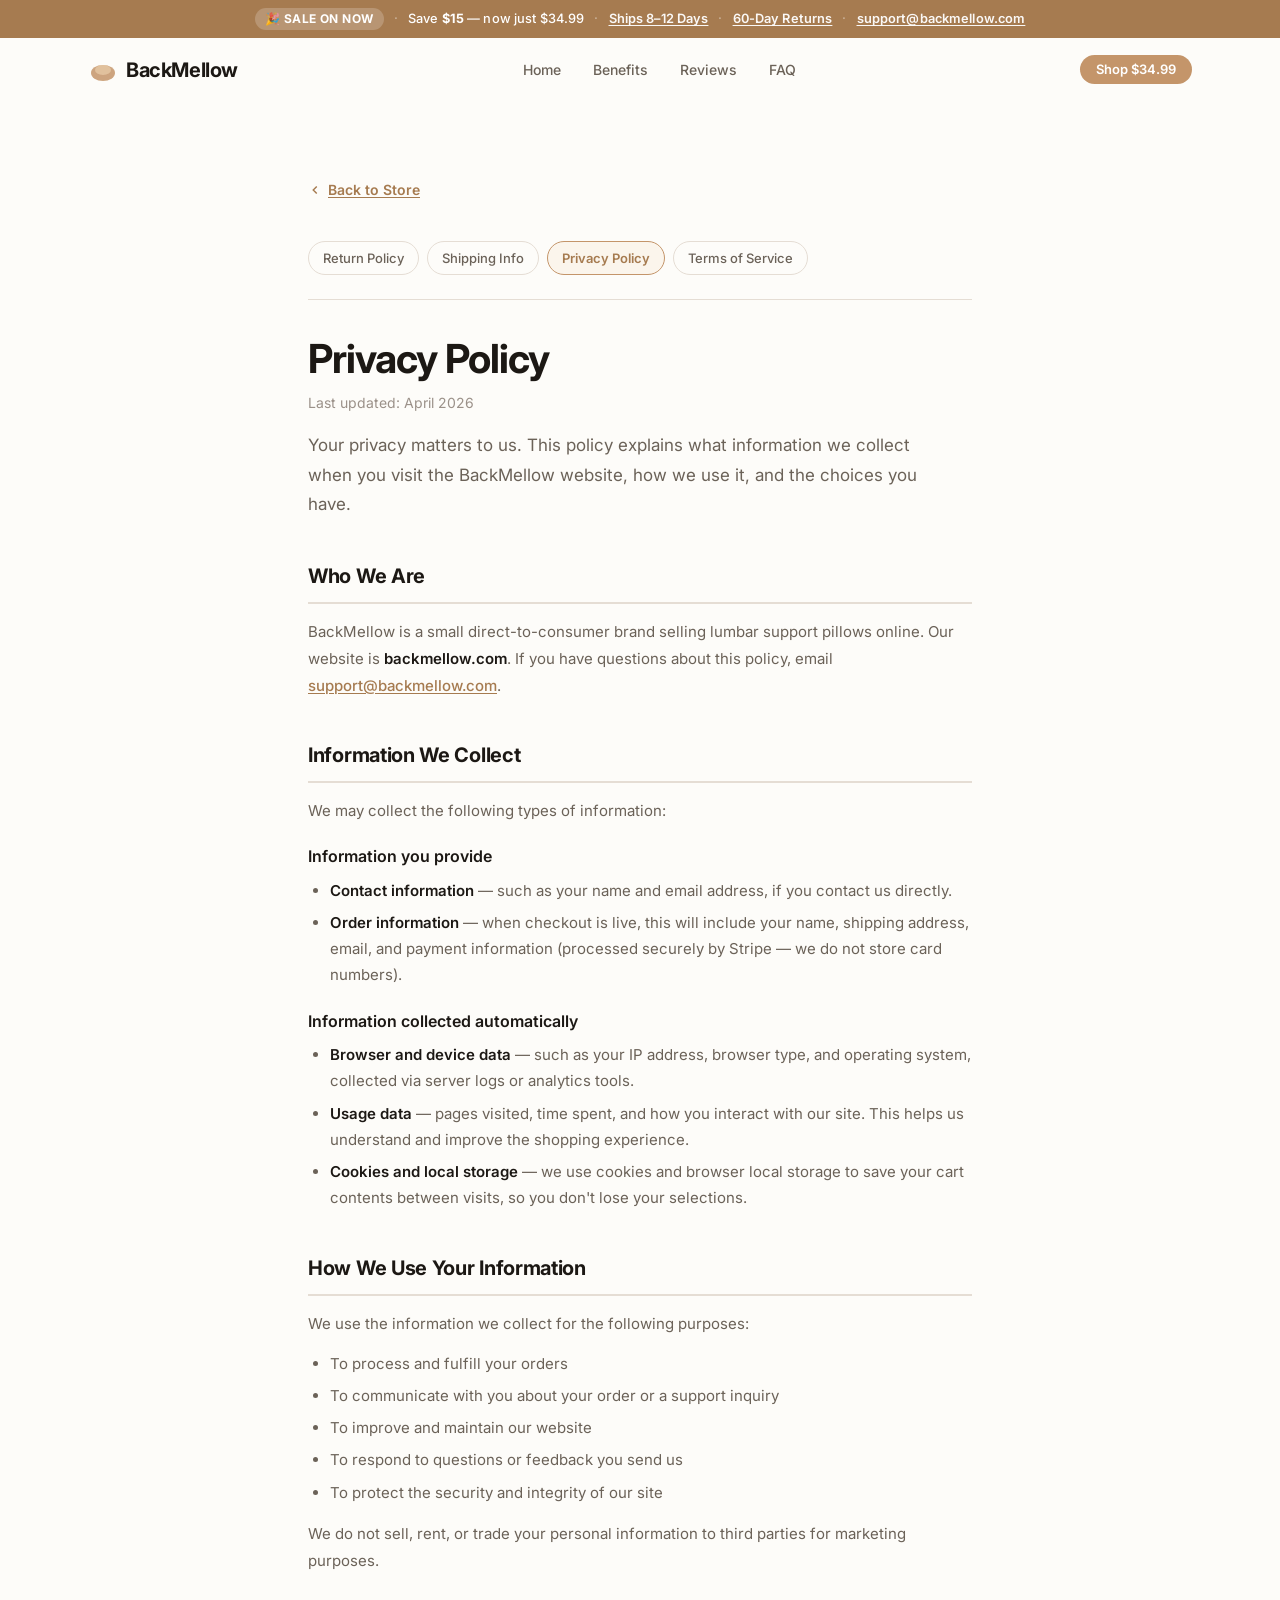
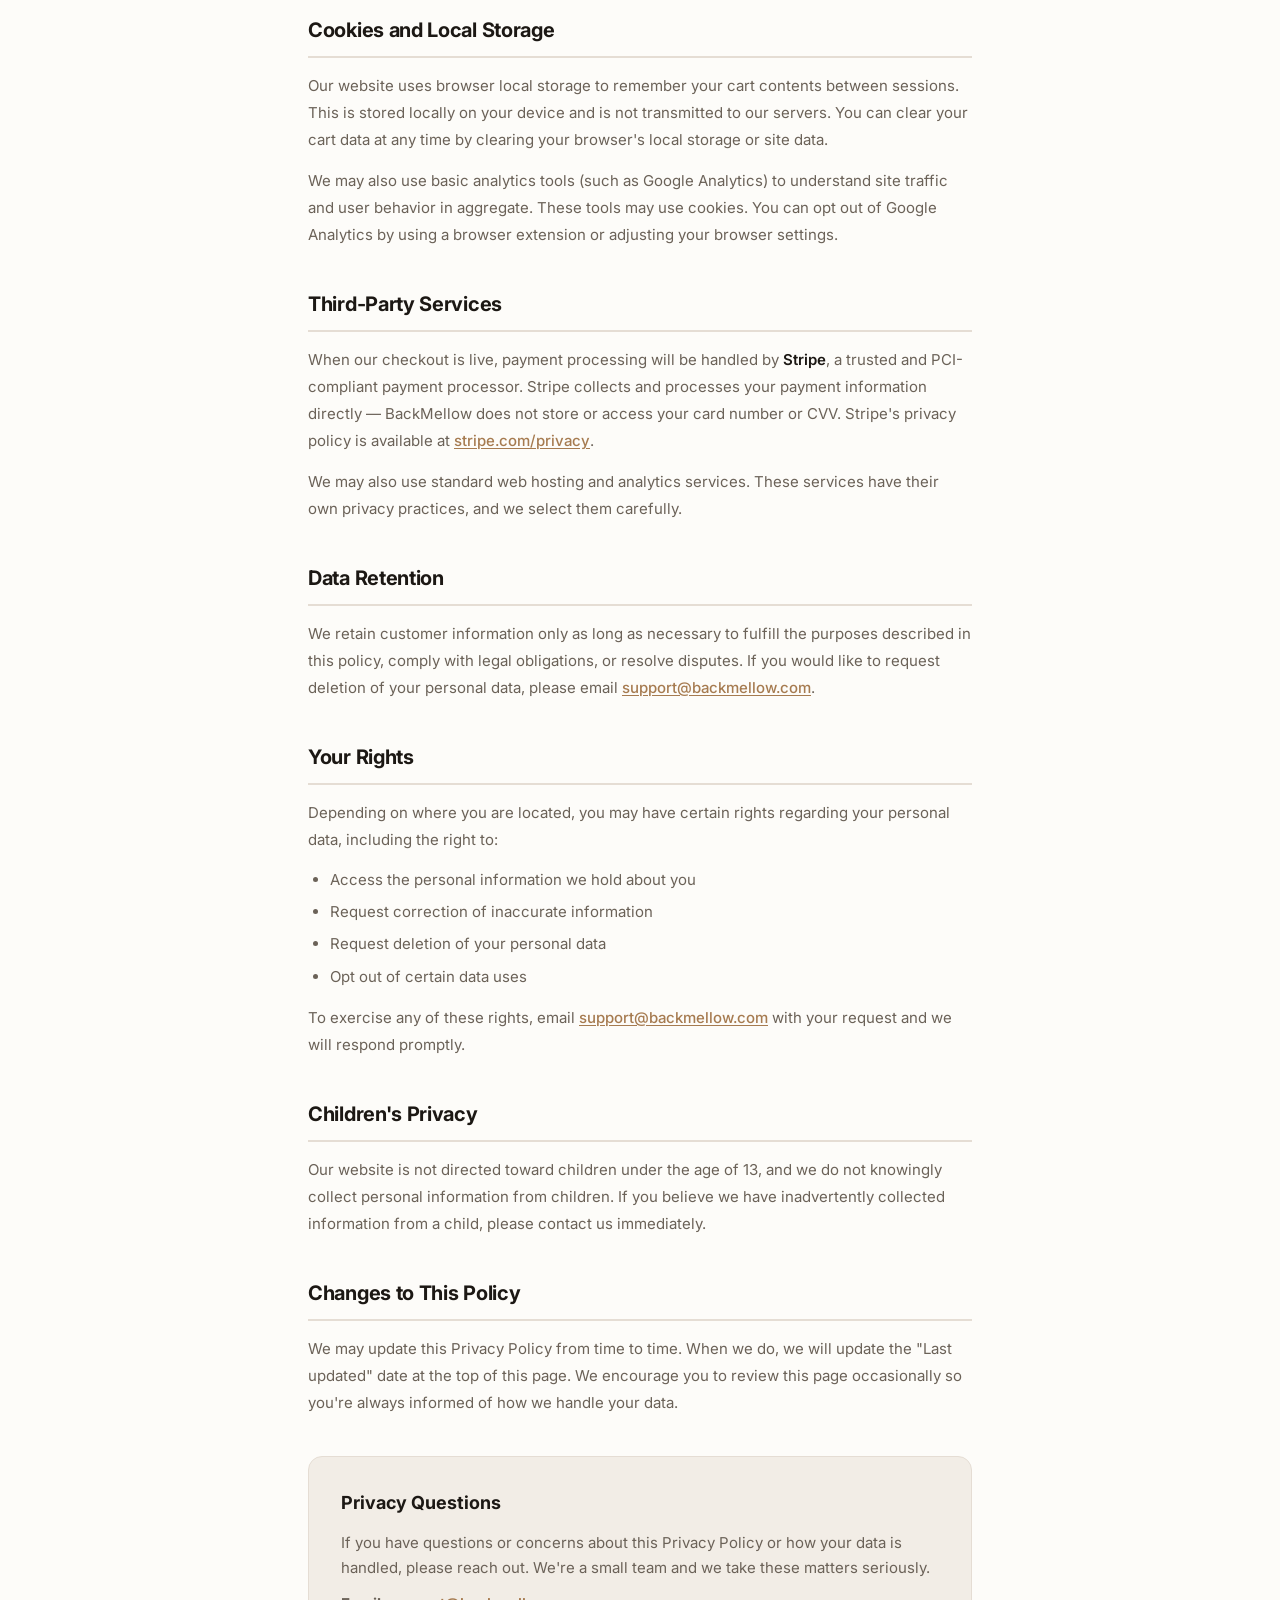
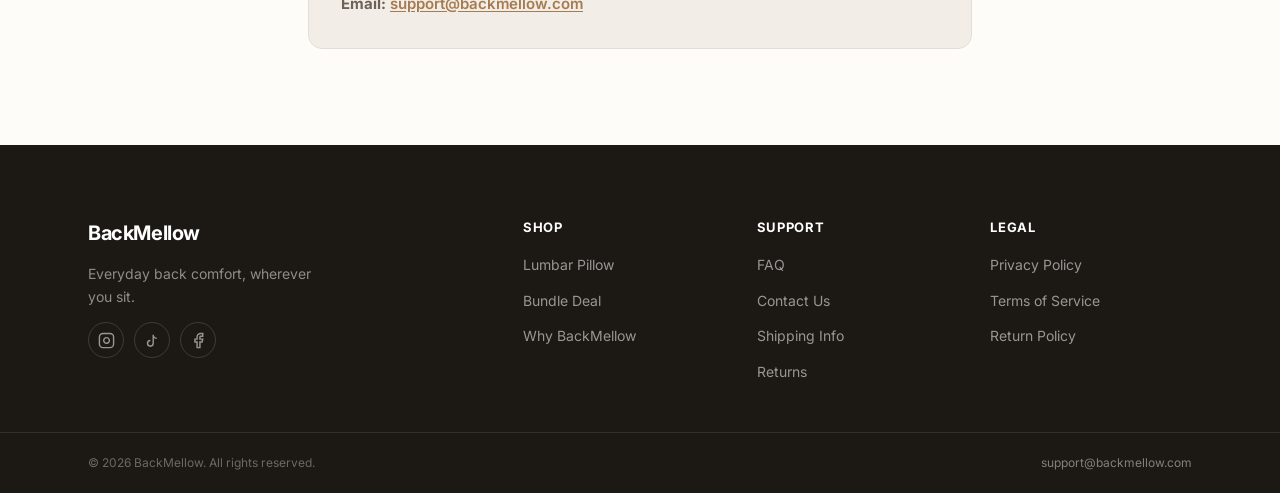
==== privacy.html @ 9da7271c "Version 2 - added: correct emails and corrwect pages alomng with 2 different color options" ====
<!DOCTYPE html>
<html lang="en">
<head>
  <meta charset="UTF-8" />
  <meta name="viewport" content="width=device-width, initial-scale=1.0" />
  <meta name="description" content="BackMellow Privacy Policy — how we collect, use, and protect your information." />
  <title>Privacy Policy — BackMellow</title>
  <link rel="preconnect" href="https://fonts.googleapis.com" />
  <link rel="preconnect" href="https://fonts.gstatic.com" crossorigin />
  <link href="https://fonts.googleapis.com/css2?family=Inter:wght@300;400;500;600;700&display=swap" rel="stylesheet" />
  <link rel="stylesheet" href="css/styles.css" />
  <link rel="stylesheet" href="css/policy.css" />
</head>
<body>

  <!-- =====================================================================
       ANNOUNCEMENT BAR
  ====================================================================== -->
  <div class="announcement-bar" role="region" aria-label="Sale and store info">
    <div class="container announcement-inner">
      <span class="ann-tag">🎉 Sale On Now</span>
      <span class="ann-sep">·</span>
      <span>Save <strong>$15</strong> — now just $34.99</span>
      <span class="ann-sep">·</span>
      <a href="shipping.html">Ships 8–12 Days</a>
      <span class="ann-sep">·</span>
      <a href="returns.html">60-Day Returns</a>
      <span class="ann-sep">·</span>
      <a href="mailto:support@backmellow.com">support@backmellow.com</a>
    </div>
  </div>

  <!-- =====================================================================
       HEADER
  ====================================================================== -->
  <header class="site-header" id="site-header">
    <div class="container header-inner">

      <a href="index.html" class="logo" aria-label="BackMellow — Home">
        <span class="logo-mark" aria-hidden="true">
          <svg width="30" height="30" viewBox="0 0 30 30" fill="none">
            <ellipse cx="15" cy="18" rx="12" ry="8" fill="#C4956A" opacity="0.85"/>
            <ellipse cx="15" cy="15" rx="8" ry="5" fill="#E8CBA8" opacity="0.75"/>
          </svg>
        </span>
        <span class="logo-text">BackMellow</span>
      </a>

      <nav class="main-nav" aria-label="Main navigation">
        <ul class="nav-list" role="list">
          <li><a href="index.html" class="nav-link">Home</a></li>
          <li><a href="index.html#benefits" class="nav-link">Benefits</a></li>
          <li><a href="index.html#reviews" class="nav-link">Reviews</a></li>
          <li><a href="index.html#faq" class="nav-link">FAQ</a></li>
        </ul>
      </nav>

      <div class="header-actions">
        <a href="index.html#shop" class="header-shop-link btn btn-accent-sm">Shop $34.99</a>
      </div>

    </div>
  </header>

  <!-- =====================================================================
       MAIN CONTENT
  ====================================================================== -->
  <main class="policy-main">
    <div class="container policy-container">

      <!-- Breadcrumb -->
      <nav class="policy-breadcrumb" aria-label="Breadcrumb">
        <a href="index.html">
          <svg width="14" height="14" viewBox="0 0 24 24" fill="none" stroke="currentColor" stroke-width="2.5" aria-hidden="true"><polyline points="15 18 9 12 15 6"/></svg>
          Back to Store
        </a>
      </nav>

      <!-- Policy nav -->
      <nav class="policy-nav-bar" aria-label="Policy pages">
        <a href="returns.html">Return Policy</a>
        <a href="shipping.html">Shipping Info</a>
        <a href="privacy.html" class="current">Privacy Policy</a>
        <a href="terms.html">Terms of Service</a>
      </nav>

      <!-- Page header -->
      <div class="policy-page-header">
        <h1>Privacy Policy</h1>
        <p class="policy-effective">Last updated: April 2026</p>
        <p class="policy-intro">Your privacy matters to us. This policy explains what information we collect when you visit the BackMellow website, how we use it, and the choices you have.</p>
      </div>

      <!-- Section: Who we are -->
      <div class="policy-section">
        <h2>Who We Are</h2>
        <p>BackMellow is a small direct-to-consumer brand selling lumbar support pillows online. Our website is <strong>backmellow.com</strong>. If you have questions about this policy, email <a href="mailto:support@backmellow.com">support@backmellow.com</a>.</p>
      </div>

      <!-- Section: What we collect -->
      <div class="policy-section">
        <h2>Information We Collect</h2>
        <p>We may collect the following types of information:</p>

        <h3>Information you provide</h3>
        <ul>
          <li><strong>Contact information</strong> — such as your name and email address, if you contact us directly.</li>
          <li><strong>Order information</strong> — when checkout is live, this will include your name, shipping address, email, and payment information (processed securely by Stripe — we do not store card numbers).</li>
        </ul>

        <h3>Information collected automatically</h3>
        <ul>
          <li><strong>Browser and device data</strong> — such as your IP address, browser type, and operating system, collected via server logs or analytics tools.</li>
          <li><strong>Usage data</strong> — pages visited, time spent, and how you interact with our site. This helps us understand and improve the shopping experience.</li>
          <li><strong>Cookies and local storage</strong> — we use cookies and browser local storage to save your cart contents between visits, so you don't lose your selections.</li>
        </ul>
      </div>

      <!-- Section: How we use your info -->
      <div class="policy-section">
        <h2>How We Use Your Information</h2>
        <p>We use the information we collect for the following purposes:</p>
        <ul>
          <li>To process and fulfill your orders</li>
          <li>To communicate with you about your order or a support inquiry</li>
          <li>To improve and maintain our website</li>
          <li>To respond to questions or feedback you send us</li>
          <li>To protect the security and integrity of our site</li>
        </ul>
        <p>We do not sell, rent, or trade your personal information to third parties for marketing purposes.</p>
      </div>

      <!-- Section: Cookies -->
      <div class="policy-section">
        <h2>Cookies and Local Storage</h2>
        <p>Our website uses browser local storage to remember your cart contents between sessions. This is stored locally on your device and is not transmitted to our servers. You can clear your cart data at any time by clearing your browser's local storage or site data.</p>
        <p>We may also use basic analytics tools (such as Google Analytics) to understand site traffic and user behavior in aggregate. These tools may use cookies. You can opt out of Google Analytics by using a browser extension or adjusting your browser settings.</p>
      </div>

      <!-- Section: Third-party services -->
      <div class="policy-section">
        <h2>Third-Party Services</h2>
        <p>When our checkout is live, payment processing will be handled by <strong>Stripe</strong>, a trusted and PCI-compliant payment processor. Stripe collects and processes your payment information directly — BackMellow does not store or access your card number or CVV. Stripe's privacy policy is available at <a href="https://stripe.com/privacy" rel="noopener noreferrer" target="_blank">stripe.com/privacy</a>.</p>
        <p>We may also use standard web hosting and analytics services. These services have their own privacy practices, and we select them carefully.</p>
      </div>

      <!-- Section: Data retention -->
      <div class="policy-section">
        <h2>Data Retention</h2>
        <p>We retain customer information only as long as necessary to fulfill the purposes described in this policy, comply with legal obligations, or resolve disputes. If you would like to request deletion of your personal data, please email <a href="mailto:support@backmellow.com">support@backmellow.com</a>.</p>
      </div>

      <!-- Section: Your rights -->
      <div class="policy-section">
        <h2>Your Rights</h2>
        <p>Depending on where you are located, you may have certain rights regarding your personal data, including the right to:</p>
        <ul>
          <li>Access the personal information we hold about you</li>
          <li>Request correction of inaccurate information</li>
          <li>Request deletion of your personal data</li>
          <li>Opt out of certain data uses</li>
        </ul>
        <p>To exercise any of these rights, email <a href="mailto:support@backmellow.com">support@backmellow.com</a> with your request and we will respond promptly.</p>
      </div>

      <!-- Section: Children -->
      <div class="policy-section">
        <h2>Children's Privacy</h2>
        <p>Our website is not directed toward children under the age of 13, and we do not knowingly collect personal information from children. If you believe we have inadvertently collected information from a child, please contact us immediately.</p>
      </div>

      <!-- Section: Changes -->
      <div class="policy-section">
        <h2>Changes to This Policy</h2>
        <p>We may update this Privacy Policy from time to time. When we do, we will update the "Last updated" date at the top of this page. We encourage you to review this page occasionally so you're always informed of how we handle your data.</p>
      </div>

      <!-- Contact block -->
      <div class="policy-contact-block">
        <h2>Privacy Questions</h2>
        <p>If you have questions or concerns about this Privacy Policy or how your data is handled, please reach out. We're a small team and we take these matters seriously.</p>
        <p><strong>Email:</strong> <a href="mailto:support@backmellow.com">support@backmellow.com</a></p>
      </div>

    </div>
  </main>

  <!-- =====================================================================
       FOOTER
  ====================================================================== -->
  <footer class="site-footer">
    <div class="container footer-inner">

      <div class="footer-brand">
        <a href="index.html" class="footer-logo">BackMellow</a>
        <p class="footer-tagline">Everyday back comfort, wherever you sit.</p>
        <div class="footer-socials" aria-label="Social media links">
          <a href="#" class="social-icon" aria-label="BackMellow on Instagram" rel="noopener noreferrer">
            <svg width="17" height="17" viewBox="0 0 24 24" fill="none" stroke="currentColor" stroke-width="2" aria-hidden="true">
              <rect x="2" y="2" width="20" height="20" rx="5" ry="5"/>
              <path d="M16 11.37A4 4 0 1 1 12.63 8 4 4 0 0 1 16 11.37z"/>
              <line x1="17.5" y1="6.5" x2="17.51" y2="6.5"/>
            </svg>
          </a>
          <a href="#" class="social-icon" aria-label="BackMellow on TikTok" rel="noopener noreferrer">
            <svg width="17" height="17" viewBox="0 0 24 24" fill="none" stroke="currentColor" stroke-width="2" aria-hidden="true">
              <path d="M9 12a4 4 0 1 0 4 4V4a5 5 0 0 0 5 5"/>
            </svg>
          </a>
          <a href="#" class="social-icon" aria-label="BackMellow on Facebook" rel="noopener noreferrer">
            <svg width="17" height="17" viewBox="0 0 24 24" fill="none" stroke="currentColor" stroke-width="2" aria-hidden="true">
              <path d="M18 2h-3a5 5 0 0 0-5 5v3H7v4h3v8h4v-8h3l1-4h-4V7a1 1 0 0 1 1-1h3z"/>
            </svg>
          </a>
        </div>
      </div>

      <div class="footer-col">
        <h4 class="footer-col-title">Shop</h4>
        <ul>
          <li><a href="index.html#shop">Lumbar Pillow</a></li>
          <li><a href="index.html#shop">Bundle Deal</a></li>
          <li><a href="index.html#benefits">Why BackMellow</a></li>
        </ul>
      </div>

      <div class="footer-col">
        <h4 class="footer-col-title">Support</h4>
        <ul>
          <li><a href="index.html#faq">FAQ</a></li>
          <li><a href="mailto:support@backmellow.com">Contact Us</a></li>
          <li><a href="shipping.html">Shipping Info</a></li>
          <li><a href="returns.html">Returns</a></li>
        </ul>
      </div>

      <div class="footer-col">
        <h4 class="footer-col-title">Legal</h4>
        <ul>
          <li><a href="privacy.html">Privacy Policy</a></li>
          <li><a href="terms.html">Terms of Service</a></li>
          <li><a href="returns.html">Return Policy</a></li>
        </ul>
      </div>

    </div>

    <div class="footer-bottom">
      <div class="container footer-bottom-inner">
        <p>&copy; 2026 BackMellow. All rights reserved.</p>
        <a href="mailto:support@backmellow.com" class="footer-email">support@backmellow.com</a>
      </div>
    </div>
  </footer>

  <script>
    const header = document.getElementById('site-header');
    window.addEventListener('scroll', () => {
      header?.classList.toggle('scrolled', window.scrollY > 16);
    }, { passive: true });
  </script>

</body>
</html>
---- css/styles.css ----
/* =============================================================================
   BackMellow — styles.css
   Premium lumbar pillow ecommerce landing page
   ============================================================================= */

/* ---- Reset ---- */
*, *::before, *::after { box-sizing: border-box; margin: 0; padding: 0; }
html { scroll-behavior: smooth; font-size: 16px; }
body {
  font-family: 'Inter', -apple-system, BlinkMacSystemFont, 'Segoe UI', system-ui, sans-serif;
  background: var(--bg);
  color: var(--text-primary);
  line-height: 1.6;
  -webkit-font-smoothing: antialiased;
  -moz-osx-font-smoothing: grayscale;
}
img { max-width: 100%; height: auto; display: block; }
a { color: inherit; text-decoration: none; }
a:hover { text-decoration: underline; }
button { cursor: pointer; font-family: inherit; border: none; background: none; }
ul, ol { list-style: none; }

/* ---- Design Tokens ---- */
:root {
  /* Palette */
  --bg:            #FDFCF9;
  --bg-alt:        #F2EDE6;
  --bg-muted:      #EAE4DB;
  --text-primary:  #1C1814;
  --text-secondary:#6B6258;
  --text-muted:    #9B9189;
  --accent:        #C4956A;
  --accent-dark:   #A67B50;
  --accent-light:  #F7EEE4;
  --accent-subtle: #FBF5EC;
  --white:         #FFFFFF;
  --border:        #E5DDD4;
  --border-dark:   #D4C9BE;
  --success:       #4E8C4E;
  --error:         #C0392B;

  /* Shadows */
  --shadow-xs: 0 1px 2px rgba(28,24,20,.05);
  --shadow-sm: 0 2px 8px rgba(28,24,20,.07);
  --shadow-md: 0 6px 24px rgba(28,24,20,.10);
  --shadow-lg: 0 12px 40px rgba(28,24,20,.14);
  --shadow-xl: 0 24px 64px rgba(28,24,20,.18);

  /* Radii */
  --r-xs:   4px;
  --r-sm:   8px;
  --r-md:   14px;
  --r-lg:   20px;
  --r-xl:   28px;
  --r-full: 9999px;

  /* Transitions */
  --t-fast: .15s ease;
  --t:      .25s ease;
  --t-slow: .4s  ease;

  /* Layout */
  --header-h:    64px;
  --container-w: 1200px;
  --gutter:      clamp(16px, 4vw, 48px);
}

/* ---- Layout Util ---- */
.container {
  width: 100%;
  max-width: var(--container-w);
  margin: 0 auto;
  padding: 0 var(--gutter);
}
.divider { height: 1px; background: var(--border); margin: 24px 0; }

/* ---- Focus ---- */
:focus-visible { outline: 2px solid var(--accent); outline-offset: 3px; border-radius: var(--r-xs); }

/* ---- Scroll reveal ---- */
.reveal { opacity: 0; transform: translateY(28px); transition: opacity .6s ease, transform .6s ease; }
.reveal.visible { opacity: 1; transform: none; }

/* =============================================================================
   BUTTONS
   ============================================================================= */
.btn {
  display: inline-flex; align-items: center; justify-content: center; gap: 8px;
  padding: 14px 28px; font-size: 1rem; font-weight: 600;
  border-radius: var(--r-full); border: 2px solid transparent;
  cursor: pointer; text-decoration: none; line-height: 1; white-space: nowrap;
  transition: background var(--t), color var(--t), border-color var(--t), box-shadow var(--t), transform var(--t-fast);
}
.btn:hover { text-decoration: none; }
.btn:active { transform: scale(0.98); }

.btn-primary { background: var(--accent); color: var(--white); border-color: var(--accent); }
.btn-primary:hover { background: var(--accent-dark); border-color: var(--accent-dark); }

.btn-ghost { background: transparent; color: var(--text-primary); border-color: var(--border-dark); }
.btn-ghost:hover { background: var(--bg-muted); }

.btn-outline-primary { background: transparent; color: var(--accent); border-color: var(--accent); }
.btn-outline-primary:hover { background: var(--accent-light); }

.btn-full { width: 100%; }

/* Small header CTA */
.btn-accent-sm {
  display: none;
  padding: 8px 16px; font-size: .8125rem; font-weight: 600;
  background: var(--accent); color: var(--white);
  border-radius: var(--r-full); border: none;
  transition: background var(--t);
}
.btn-accent-sm:hover { background: var(--accent-dark); text-decoration: none; }
@media (min-width: 768px) { .btn-accent-sm { display: inline-flex; } }

/* =============================================================================
   HEADER
   ============================================================================= */
.site-header {
  position: sticky; top: 0; left: 0; right: 0; z-index: 100;
  height: var(--header-h);
  background: rgba(253,252,249,.96);
  backdrop-filter: blur(12px); -webkit-backdrop-filter: blur(12px);
  border-bottom: 1px solid transparent;
  transition: border-color var(--t), box-shadow var(--t);
}
.site-header.scrolled { border-bottom-color: var(--border); box-shadow: var(--shadow-sm); }

.header-inner {
  display: flex; align-items: center; gap: 32px; height: 100%;
}

/* Logo */
.logo { display: flex; align-items: center; gap: 8px; text-decoration: none; flex-shrink: 0; }
.logo-mark { display: flex; align-items: center; }
.logo-text { font-size: 1.25rem; font-weight: 700; color: var(--text-primary); letter-spacing: -.02em; }
.logo:hover { text-decoration: none; }

/* Desktop nav */
.main-nav { flex: 1; display: none; }
@media (min-width: 768px) { .main-nav { display: flex; justify-content: center; } }

.nav-list { display: flex; gap: 32px; }
.nav-link {
  font-size: .875rem; font-weight: 500; color: var(--text-secondary);
  text-decoration: none; padding: 4px 0; position: relative;
  transition: color var(--t);
}
.nav-link::after {
  content: ''; position: absolute; bottom: -2px; left: 0; right: 0;
  height: 2px; background: var(--accent);
  transform: scaleX(0); transition: transform var(--t); border-radius: var(--r-full);
}
.nav-link:hover, .nav-link.active { color: var(--text-primary); text-decoration: none; }
.nav-link:hover::after, .nav-link.active::after { transform: scaleX(1); }

/* Header actions */
.header-actions { display: flex; align-items: center; gap: 8px; margin-left: auto; }

/* Cart button */
.cart-btn {
  position: relative; display: flex; align-items: center; justify-content: center;
  width: 42px; height: 42px; border-radius: var(--r-full);
  background: transparent; color: var(--text-primary);
  transition: background var(--t);
}
.cart-btn:hover { background: var(--bg-muted); }
.cart-badge {
  position: absolute; top: 4px; right: 4px;
  min-width: 18px; height: 18px; padding: 0 4px;
  background: var(--accent); color: var(--white);
  font-size: 11px; font-weight: 700; border-radius: var(--r-full);
  display: flex; align-items: center; justify-content: center;
  line-height: 1; transition: transform var(--t-fast);
}
.cart-badge[hidden] { display: none; }

/* Mobile menu button */
.mobile-menu-btn {
  display: flex; flex-direction: column; align-items: center; justify-content: center;
  width: 42px; height: 42px; border-radius: var(--r-full);
  transition: background var(--t);
}
.mobile-menu-btn:hover { background: var(--bg-muted); }
@media (min-width: 768px) { .mobile-menu-btn { display: none; } }

.hamburger { display: flex; flex-direction: column; gap: 5px; width: 20px; }
.hamburger span {
  display: block; height: 2px; background: var(--text-primary);
  border-radius: var(--r-full);
  transition: transform var(--t), opacity var(--t);
}
.mobile-menu-btn.open .hamburger span:nth-child(1) { transform: translateY(7px) rotate(45deg); }
.mobile-menu-btn.open .hamburger span:nth-child(2) { opacity: 0; transform: scaleX(0); }
.mobile-menu-btn.open .hamburger span:nth-child(3) { transform: translateY(-7px) rotate(-45deg); }

/* =============================================================================
   MOBILE MENU
   ============================================================================= */
.mobile-menu-overlay {
  position: fixed; inset: 0; background: rgba(28,24,20,.45); z-index: 89;
  opacity: 0; pointer-events: none; transition: opacity var(--t-slow);
}
.mobile-menu-overlay.open { opacity: 1; pointer-events: auto; }

.mobile-menu {
  position: fixed; top: var(--header-h); left: 0; right: 0;
  background: var(--bg); z-index: 90;
  padding: 24px var(--gutter) 40px;
  transform: translateY(-8px); opacity: 0; pointer-events: none;
  transition: transform var(--t-slow), opacity var(--t-slow);
}
.mobile-menu.open { transform: none; opacity: 1; pointer-events: auto; }

.mobile-nav-list { display: flex; flex-direction: column; gap: 4px; }
.mobile-nav-link {
  display: block; padding: 14px 16px;
  font-size: 1.0625rem; font-weight: 500; color: var(--text-primary);
  border-radius: var(--r-sm); text-decoration: none;
  transition: background var(--t), color var(--t);
}
.mobile-nav-link:hover { background: var(--bg-alt); text-decoration: none; }
.mobile-nav-cta {
  margin-top: 12px; background: var(--accent); color: var(--white) !important;
  font-weight: 600; text-align: center; border-radius: var(--r-full);
  padding: 14px 24px;
}
.mobile-nav-cta:hover { background: var(--accent-dark) !important; }

/* =============================================================================
   CART DRAWER
   ============================================================================= */
.cart-overlay {
  position: fixed; inset: 0; background: rgba(28,24,20,.52); z-index: 199;
  opacity: 0; pointer-events: none; transition: opacity var(--t-slow);
}
.cart-overlay.open { opacity: 1; pointer-events: auto; }

.cart-drawer {
  position: fixed; top: 0; right: 0; bottom: 0;
  width: min(420px, 100vw);
  background: var(--bg); z-index: 200;
  display: flex; flex-direction: column;
  box-shadow: var(--shadow-xl);
  transform: translateX(100%); transition: transform var(--t-slow);
}
.cart-drawer.open { transform: none; }

.cart-drawer-header {
  display: flex; align-items: center; justify-content: space-between;
  padding: 20px 24px; border-bottom: 1px solid var(--border); flex-shrink: 0;
}
.cart-drawer-title {
  display: flex; align-items: center; gap: 10px;
  font-size: 1.0625rem; font-weight: 600;
}
.cart-drawer-close {
  display: flex; align-items: center; justify-content: center;
  width: 36px; height: 36px; border-radius: var(--r-full);
  color: var(--text-secondary); transition: background var(--t), color var(--t);
}
.cart-drawer-close:hover { background: var(--bg-muted); color: var(--text-primary); }

.cart-drawer-body { flex: 1; overflow-y: auto; padding: 8px 24px; }
.cart-drawer-footer { border-top: 1px solid var(--border); padding: 20px 24px; flex-shrink: 0; }

/* Empty state */
.cart-empty {
  display: flex; flex-direction: column; align-items: center; justify-content: center;
  text-align: center; padding: 64px 24px; gap: 16px; color: var(--text-muted);
}
.cart-empty svg { opacity: .25; }
.cart-empty p { font-size: .875rem; }
.cart-empty .btn { font-size: .875rem; padding: 10px 22px; }

/* Cart items */
.cart-item {
  display: flex; gap: 16px; padding: 16px 0;
  border-bottom: 1px solid var(--border);
}
.cart-item:last-child { border-bottom: none; }
.cart-item-img {
  width: 76px; height: 76px; border-radius: var(--r-sm);
  overflow: hidden; flex-shrink: 0; background: var(--bg-alt);
}
.cart-item-img img { width: 100%; height: 100%; object-fit: cover; }
.cart-item-info { flex: 1; min-width: 0; }
.cart-item-name { font-size: .875rem; font-weight: 600; line-height: 1.3; }
.cart-item-variant { font-size: .75rem; color: var(--text-muted); margin-top: 2px; }
.cart-item-unit-price { font-size: .75rem; color: var(--text-secondary); margin-top: 4px; }
.cart-item-line-price { font-size: .9375rem; font-weight: 700; color: var(--accent-dark); margin-top: 2px; }
.cart-item-controls {
  display: flex; align-items: center; gap: 10px; margin-top: 10px;
}
.cart-qty-btn {
  width: 28px; height: 28px; border-radius: var(--r-full);
  border: 1.5px solid var(--border); background: var(--white);
  display: flex; align-items: center; justify-content: center;
  transition: background var(--t), border-color var(--t);
}
.cart-qty-btn:hover:not(:disabled) { background: var(--bg-muted); border-color: var(--border-dark); }
.cart-qty-btn:disabled { opacity: .35; cursor: not-allowed; }
.cart-qty-val { font-size: .875rem; font-weight: 600; min-width: 22px; text-align: center; }
.cart-remove-btn {
  margin-left: auto; font-size: .75rem; color: var(--text-muted);
  text-decoration: underline; transition: color var(--t);
}
.cart-remove-btn:hover { color: var(--error); }

/* Cart footer */
.cart-bundle-note {
  display: flex; align-items: center; gap: 8px;
  background: var(--accent-subtle); border: 1px solid var(--accent-light);
  border-radius: var(--r-sm); padding: 10px 14px;
  margin-bottom: 14px; font-size: .8125rem; color: var(--accent-dark);
}
.cart-pending-bundle {
  background: var(--bg-alt); border-color: var(--border); color: var(--text-muted);
}
.cart-subtotal-row {
  display: flex; justify-content: space-between;
  font-size: .875rem; color: var(--text-secondary); padding: 3px 0;
}
.cart-savings-row {
  display: flex; justify-content: space-between;
  font-size: .875rem; color: var(--success); font-weight: 600; padding: 3px 0;
}
.cart-total-row {
  display: flex; justify-content: space-between;
  font-size: 1.0625rem; font-weight: 700; padding-top: 12px; margin-top: 8px;
  border-top: 1px solid var(--border); margin-bottom: 16px;
}
.cart-checkout-btn {
  width: 100%; padding: 15px; font-size: 1rem; font-weight: 600;
  background: var(--accent); color: var(--white);
  border: none; border-radius: var(--r-full); cursor: pointer;
  transition: background var(--t), transform var(--t-fast);
}
.cart-checkout-btn:hover { background: var(--accent-dark); }
.cart-checkout-btn:active { transform: scale(.98); }
.cart-policy-note { text-align: center; font-size: .75rem; color: var(--text-muted); margin-top: 10px; }

/* =============================================================================
   MODAL
   ============================================================================= */
.modal-backdrop {
  position: fixed; inset: 0; background: rgba(28,24,20,.62); z-index: 299;
  opacity: 0; pointer-events: none; transition: opacity var(--t-slow);
}
.modal-backdrop.open { opacity: 1; pointer-events: auto; }

.modal {
  position: fixed; inset: 0; z-index: 300;
  display: flex; align-items: center; justify-content: center; padding: 20px;
  pointer-events: none; opacity: 0; transition: opacity var(--t-slow);
}
.modal.open { opacity: 1; pointer-events: auto; }

.modal-box {
  background: var(--bg); border-radius: var(--r-lg);
  padding: 48px 36px; max-width: 440px; width: 100%;
  text-align: center; position: relative; box-shadow: var(--shadow-xl);
  transform: translateY(20px); transition: transform var(--t-slow);
}
.modal.open .modal-box { transform: none; }

.modal-close-btn {
  position: absolute; top: 14px; right: 14px;
  width: 34px; height: 34px; border-radius: var(--r-full);
  display: flex; align-items: center; justify-content: center;
  color: var(--text-muted); transition: background var(--t), color var(--t);
}
.modal-close-btn:hover { background: var(--bg-muted); color: var(--text-primary); }

.modal-icon-wrap {
  width: 72px; height: 72px; margin: 0 auto 20px;
  background: var(--accent-subtle); border-radius: var(--r-full);
  display: flex; align-items: center; justify-content: center;
}
.modal-title { font-size: 1.5rem; font-weight: 700; margin-bottom: 14px; line-height: 1.3; }
.modal-body-text { font-size: 1rem; color: var(--text-secondary); margin-bottom: 28px; line-height: 1.7; }

/* =============================================================================
   LIGHTBOX
   ============================================================================= */
.lightbox {
  position: fixed; inset: 0; background: rgba(0,0,0,.93); z-index: 400;
  display: flex; align-items: center; justify-content: center;
  opacity: 0; pointer-events: none; transition: opacity var(--t-slow);
}
.lightbox.open { opacity: 1; pointer-events: auto; }

.lightbox-img-wrap {
  max-width: 90vw; max-height: 90vh;
  display: flex; align-items: center; justify-content: center;
}
.lightbox-img-wrap img {
  max-width: 90vw; max-height: 88vh;
  object-fit: contain; border-radius: var(--r-md);
  transition: opacity .15s ease;
}

.lightbox-close, .lightbox-nav {
  position: absolute;
  background: rgba(255,255,255,.12); color: var(--white);
  border: 1px solid rgba(255,255,255,.18); border-radius: var(--r-full);
  display: flex; align-items: center; justify-content: center;
  cursor: pointer; transition: background var(--t);
}
.lightbox-close:hover, .lightbox-nav:hover { background: rgba(255,255,255,.22); }

.lightbox-close { top: 20px; right: 20px; width: 44px; height: 44px; }
.lightbox-prev { left: 16px; top: 50%; transform: translateY(-50%); width: 48px; height: 48px; }
.lightbox-next { right: 16px; top: 50%; transform: translateY(-50%); width: 48px; height: 48px; }

/* =============================================================================
   SECTION COMMONS
   ============================================================================= */
section { padding: clamp(56px, 8vw, 96px) 0; }

.section-header { text-align: center; margin-bottom: clamp(36px, 5vw, 56px); }
.section-title {
  font-size: clamp(1.625rem, 4vw, 2.5rem); font-weight: 700;
  letter-spacing: -.025em; color: var(--text-primary);
  line-height: 1.2; margin-bottom: 12px;
}
.section-sub {
  font-size: clamp(1rem, 1.5vw, 1.125rem); color: var(--text-secondary);
  max-width: 560px; margin: 0 auto; line-height: 1.7;
}

/* =============================================================================
   HERO
   ============================================================================= */
.hero-section { padding: clamp(32px, 5vw, 72px) 0 clamp(48px, 7vw, 96px); background: var(--bg); }

.hero-inner {
  display: grid; grid-template-columns: 1fr; gap: 40px; align-items: center;
}
@media (min-width: 900px) {
  .hero-inner { grid-template-columns: 55fr 45fr; gap: 64px; }
}

/* Slideshow */
.hero-gallery { display: flex; flex-direction: column; gap: 14px; }

.slideshow {
  position: relative; border-radius: var(--r-lg);
  overflow: hidden; background: var(--bg-alt);
  aspect-ratio: 1 / 1;
}
.slideshow-stage { position: relative; width: 100%; height: 100%; }

.slide {
  position: absolute; inset: 0; opacity: 0;
  transition: opacity .65s ease; pointer-events: none;
}
.slide.active { opacity: 1; z-index: 1; pointer-events: auto; }
.slide img { width: 100%; height: 100%; object-fit: cover; display: block; cursor: zoom-in; }

.slide-expand-btn {
  position: absolute; bottom: 12px; right: 12px;
  width: 32px; height: 32px; border-radius: var(--r-sm);
  background: rgba(255,255,255,.88); color: var(--text-primary);
  display: flex; align-items: center; justify-content: center;
  opacity: 0; z-index: 2;
  transition: opacity var(--t), background var(--t);
}
.slide:hover .slide-expand-btn { opacity: 1; }
.slide-expand-btn:hover { background: var(--white); }

/* Arrows */
.slide-arrow {
  position: absolute; top: 50%; transform: translateY(-50%); z-index: 2;
  width: 40px; height: 40px; border-radius: var(--r-full);
  background: rgba(255,255,255,.92); color: var(--text-primary);
  display: flex; align-items: center; justify-content: center;
  box-shadow: var(--shadow-sm); border: 1px solid var(--border);
  transition: background var(--t), box-shadow var(--t);
}
.slide-arrow:hover { background: var(--white); box-shadow: var(--shadow-md); }
.slide-prev { left: 12px; }
.slide-next { right: 12px; }

/* Dots */
.slide-dots {
  position: absolute; bottom: 14px; left: 50%; transform: translateX(-50%);
  display: flex; gap: 7px; z-index: 2;
}
.slide-dot {
  width: 7px; height: 7px; border-radius: var(--r-full);
  background: rgba(255,255,255,.5); border: none; cursor: pointer; padding: 0;
  transition: background var(--t), transform var(--t);
}
.slide-dot.active { background: var(--white); transform: scale(1.3); }

/* Thumbnails */
.hero-thumbnails {
  display: flex; gap: 8px;
  overflow-x: auto; padding-bottom: 4px;
  scrollbar-width: none;
}
.hero-thumbnails::-webkit-scrollbar { display: none; }
.thumb {
  flex-shrink: 0; width: 62px; height: 62px;
  border-radius: var(--r-sm); overflow: hidden;
  border: 2px solid transparent; background: var(--bg-alt); cursor: pointer; padding: 0;
  transition: border-color var(--t), opacity var(--t);
}
.thumb img { width: 100%; height: 100%; object-fit: cover; display: block; }
.thumb:hover { border-color: var(--border-dark); opacity: .85; }
.thumb.active { border-color: var(--accent); opacity: 1; }

/* Hero copy */
.hero-copy { display: flex; flex-direction: column; gap: 20px; }

.hero-badge {
  display: inline-flex; align-items: center; gap: 7px;
  padding: 6px 14px; background: var(--accent-subtle); color: var(--accent-dark);
  font-size: .8125rem; font-weight: 600; border-radius: var(--r-full);
  border: 1px solid var(--accent-light); width: fit-content;
}
.hero-title {
  font-size: clamp(2rem, 5vw, 3.25rem); font-weight: 700;
  letter-spacing: -.03em; line-height: 1.1; color: var(--text-primary);
}
.hero-sub { font-size: 1.0625rem; color: var(--text-secondary); line-height: 1.75; max-width: 480px; }

.hero-pricing { display: flex; align-items: center; gap: 12px; flex-wrap: wrap; }
.price-now { font-size: 2rem; font-weight: 700; color: var(--text-primary); letter-spacing: -.025em; }
.price-was { font-size: 1.125rem; color: var(--text-muted); text-decoration: line-through; }
.price-save-badge {
  display: inline-flex; align-items: center; padding: 4px 10px;
  background: #e9f5e9; color: var(--success);
  font-size: .8125rem; font-weight: 600; border-radius: var(--r-full);
}

.hero-ctas { display: flex; gap: 12px; flex-wrap: wrap; }

.trust-strip {
  display: grid; grid-template-columns: repeat(2, 1fr);
  gap: 12px 20px; padding-top: 4px;
}
@media (min-width: 480px) { .trust-strip { grid-template-columns: repeat(4, 1fr); } }
@media (min-width: 900px)  { .trust-strip { grid-template-columns: repeat(2, 1fr); } }
@media (min-width: 1100px) { .trust-strip { grid-template-columns: repeat(4, 1fr); } }

.trust-item {
  display: flex; align-items: center; gap: 7px;
  font-size: .8125rem; font-weight: 500; color: var(--text-secondary);
  line-height: 1.3;
}
.trust-item svg { flex-shrink: 0; }

/* =============================================================================
   BENEFITS
   ============================================================================= */
.benefits-section { background: var(--bg-alt); }

.benefits-grid {
  display: grid; grid-template-columns: 1fr; gap: 20px;
}
@media (min-width: 600px)  { .benefits-grid { grid-template-columns: repeat(2,1fr); } }
@media (min-width: 1024px) { .benefits-grid { grid-template-columns: repeat(3,1fr); } }

.benefit-card {
  background: var(--white); border-radius: var(--r-md);
  padding: clamp(24px, 3vw, 36px); border: 1px solid var(--border);
  transition: box-shadow var(--t), transform var(--t);
}
.benefit-card:hover { box-shadow: var(--shadow-md); transform: translateY(-5px); }

.benefit-icon-wrap {
  width: 52px; height: 52px; border-radius: var(--r-sm);
  background: var(--accent-subtle); color: var(--accent);
  display: flex; align-items: center; justify-content: center;
  margin-bottom: 20px;
}
.benefit-card h3 { font-size: 1.0625rem; font-weight: 600; margin-bottom: 10px; }
.benefit-card p  { font-size: .9375rem; color: var(--text-secondary); line-height: 1.7; }

/* =============================================================================
   REVIEWS
   ============================================================================= */
.reviews-section { background: var(--bg); }

.reviews-disclaimer {
  display: flex; align-items: center; justify-content: center; gap: 6px;
  font-size: .875rem; color: var(--text-muted);
}

.reviews-grid {
  display: grid; grid-template-columns: 1fr; gap: 20px;
}
@media (min-width: 768px) { .reviews-grid { grid-template-columns: repeat(3,1fr); } }

.review-card {
  background: var(--white); border: 1px solid var(--border);
  border-radius: var(--r-md); padding: clamp(24px, 3vw, 32px);
  display: flex; flex-direction: column; gap: 16px;
  transition: box-shadow var(--t), transform var(--t);
}
.review-card:hover { box-shadow: var(--shadow-md); transform: translateY(-3px); }

.review-stars { display: flex; gap: 3px; }

.review-text {
  font-size: .9375rem; color: var(--text-secondary);
  line-height: 1.75; flex: 1; font-style: normal;
}
.review-text::before {
  content: '\201C';
  font-size: 2.5em; line-height: .1; vertical-align: -.5em;
  color: var(--accent-light); margin-right: 2px;
}
.review-author { display: flex; flex-direction: column; gap: 2px; font-style: normal; }
.review-name   { font-weight: 600; font-size: .875rem; }
.review-detail { font-size: .75rem; color: var(--text-muted); }

/* =============================================================================
   SHOP / PURCHASE
   ============================================================================= */
.shop-section { background: var(--bg-alt); }

.shop-layout {
  display: grid; grid-template-columns: 1fr; gap: 48px; align-items: start;
}
@media (min-width: 900px) { .shop-layout { grid-template-columns: 1fr 1fr; gap: 64px; } }

/* Gallery */
.shop-gallery {
  display: flex; flex-direction: column; gap: 12px;
  position: sticky; top: calc(var(--header-h) + 20px);
}
.shop-main-img-wrap {
  border-radius: var(--r-lg); overflow: hidden;
  background: var(--bg-muted); aspect-ratio: 1 / 1;
}
.shop-main-img-wrap img {
  width: 100%; height: 100%; object-fit: cover; display: block;
  transition: transform .5s ease;
}
.shop-main-img-wrap:hover img { transform: scale(1.04); }

.shop-thumbnails {
  display: flex; gap: 8px; overflow-x: auto;
  scrollbar-width: none;
}
.shop-thumbnails::-webkit-scrollbar { display: none; }
.shop-thumb {
  flex-shrink: 0; width: 70px; height: 70px;
  border-radius: var(--r-sm); overflow: hidden;
  border: 2px solid transparent; background: var(--bg-muted); cursor: pointer; padding: 0;
  transition: border-color var(--t);
}
.shop-thumb img { width: 100%; height: 100%; object-fit: cover; display: block; }
.shop-thumb.active, .shop-thumb:hover { border-color: var(--accent); }

/* Purchase box */
.purchase-box-inner {
  background: var(--white); border-radius: var(--r-lg);
  padding: clamp(24px, 3vw, 36px); border: 1px solid var(--border);
  box-shadow: var(--shadow-sm);
}

.shop-brand-label {
  font-size: .8125rem; font-weight: 600; color: var(--accent);
  letter-spacing: .06em; text-transform: uppercase; margin-bottom: 6px;
}
.shop-product-name {
  font-size: clamp(1.375rem, 2.5vw, 1.75rem); font-weight: 700;
  color: var(--text-primary); letter-spacing: -.02em; margin-bottom: 12px;
}
.shop-rating { display: flex; align-items: center; gap: 10px; margin-bottom: 20px; }
.star-row { display: flex; gap: 2px; }
.shop-rating-text { font-size: .875rem; color: var(--text-muted); }

.shop-price-row { display: flex; align-items: center; gap: 12px; flex-wrap: wrap; margin-bottom: 20px; }
.shop-price-current { font-size: 2rem; font-weight: 700; color: var(--text-primary); letter-spacing: -.025em; }
.shop-price-original { font-size: 1.125rem; color: var(--text-muted); text-decoration: line-through; }
.shop-save-badge {
  padding: 4px 10px; background: #e9f5e9; color: var(--success);
  font-size: .8125rem; font-weight: 600; border-radius: var(--r-full);
}

/* Options */
.option-group { margin-bottom: 22px; }
.option-label { display: block; font-size: .875rem; font-weight: 600; margin-bottom: 10px; }
.max-qty-note { font-weight: 400; color: var(--text-muted); }

/* Color swatches */
.color-options { display: flex; gap: 10px; }
.color-swatch {
  display: flex; align-items: center; gap: 8px;
  padding: 8px 16px; border: 2px solid var(--border);
  border-radius: var(--r-full); font-size: .875rem; font-weight: 500;
  background: var(--white); cursor: pointer;
  transition: border-color var(--t), background var(--t);
}
.color-swatch:hover { border-color: var(--border-dark); }
.color-swatch.active { border-color: var(--accent); background: var(--accent-subtle); }
.swatch-dot {
  width: 14px; height: 14px; border-radius: var(--r-full);
  border: 1.5px solid rgba(0,0,0,.15); flex-shrink: 0;
}
.swatch-black { background: #1A1A1A; }
.swatch-grey  { background: #9E9E9E; }

/* Quantity */
.qty-control {
  display: inline-flex; align-items: center;
  border: 1.5px solid var(--border); border-radius: var(--r-full);
  overflow: hidden; background: var(--white);
}
.qty-btn {
  width: 44px; height: 44px; display: flex; align-items: center; justify-content: center;
  background: transparent; color: var(--text-primary);
  transition: background var(--t); flex-shrink: 0;
}
.qty-btn:hover:not(:disabled) { background: var(--bg-alt); }
.qty-btn:disabled { opacity: .3; cursor: not-allowed; }
.qty-display {
  min-width: 40px; text-align: center;
  font-size: 1rem; font-weight: 600; user-select: none;
}

/* Pricing display */
.pricing-display {
  padding: 14px 16px; background: var(--bg-alt);
  border-radius: var(--r-sm); margin-bottom: 18px;
  font-size: .875rem;
}
.pd-row { display: flex; justify-content: space-between; color: var(--text-secondary); padding: 3px 0; }
.pd-total {
  display: flex; justify-content: space-between;
  font-weight: 700; font-size: .9375rem; color: var(--text-primary);
  padding-top: 10px; margin-top: 10px; border-top: 1px solid var(--border);
}
.pd-savings { display: flex; justify-content: space-between; color: var(--success); font-weight: 600; padding: 3px 0; }
.pd-hint { display: flex; justify-content: space-between; color: var(--accent); font-size: .75rem; padding: 3px 0; }

/* Bundle callout */
.bundle-callout {
  display: flex; gap: 12px; align-items: flex-start;
  background: var(--accent-subtle); border: 1px solid var(--accent-light);
  border-radius: var(--r-sm); padding: 14px 16px; margin-bottom: 20px;
  font-size: .875rem; color: var(--text-secondary); line-height: 1.5;
}
.bundle-callout-icon { color: var(--accent); flex-shrink: 0; margin-top: 1px; }
.bundle-callout strong { color: var(--accent-dark); }
.bundle-sub { font-size: .75rem; color: var(--text-muted); }

/* Reassurances */
.shop-reassurances { margin-top: 20px; display: flex; flex-direction: column; gap: 8px; }
.shop-reassurances li {
  display: flex; align-items: center; gap: 8px;
  font-size: .875rem; color: var(--text-secondary);
}

/* =============================================================================
   USE CASES
   ============================================================================= */
.use-cases-section { background: var(--bg); }

.use-cases-grid {
  display: grid; grid-template-columns: repeat(2,1fr); gap: 20px;
}
@media (min-width: 900px) { .use-cases-grid { grid-template-columns: repeat(4,1fr); } }

.use-case-card {
  display: flex; flex-direction: column; align-items: center;
  text-align: center; padding: clamp(28px, 3vw, 40px) 20px;
  background: var(--bg-alt); border-radius: var(--r-md);
  border: 1px solid var(--border); gap: 14px;
  transition: box-shadow var(--t), transform var(--t);
}
.use-case-card:hover { box-shadow: var(--shadow-md); transform: translateY(-5px); }
.use-case-icon {
  width: 68px; height: 68px; border-radius: var(--r-full);
  background: var(--white); color: var(--accent);
  display: flex; align-items: center; justify-content: center;
  box-shadow: var(--shadow-sm);
}
.use-case-card h3 { font-size: 1rem; font-weight: 600; color: var(--text-primary); }
.use-case-card p  { font-size: .875rem; color: var(--text-secondary); line-height: 1.65; }

/* =============================================================================
   DETAILS / SPECS
   ============================================================================= */
.details-section { background: var(--bg-alt); }

.specs-layout {
  display: grid; grid-template-columns: 1fr; gap: 32px;
}
@media (min-width: 900px) { .specs-layout { grid-template-columns: 1fr 1fr; } }

.specs-table {
  display: flex; flex-direction: column;
  border: 1px solid var(--border); border-radius: var(--r-md);
  overflow: hidden; background: var(--white);
}
.spec-row {
  display: grid; grid-template-columns: 1fr 1.6fr;
  gap: 16px; padding: 14px 20px;
  border-bottom: 1px solid var(--border); align-items: start;
}
.spec-row:last-child { border-bottom: none; }
.spec-label { font-size: .875rem; font-weight: 600; color: var(--text-secondary); }
.spec-value { font-size: .875rem; color: var(--text-primary); line-height: 1.5; }
.spec-pending {
  display: flex; align-items: center; gap: 6px;
  color: var(--text-muted); font-style: italic;
}
.spec-row-pending { background: var(--bg-alt); }

.specs-features {
  background: var(--white); border: 1px solid var(--border);
  border-radius: var(--r-md); padding: clamp(24px, 3vw, 36px);
}
.specs-features h3 { font-size: 1.25rem; font-weight: 700; margin-bottom: 24px; }
.features-list { display: flex; flex-direction: column; gap: 14px; }
.features-list li {
  display: flex; align-items: flex-start; gap: 10px;
  font-size: .9375rem; color: var(--text-secondary); line-height: 1.55;
}
.features-list li svg { flex-shrink: 0; margin-top: 2px; }

/* =============================================================================
   FAQ
   ============================================================================= */
.faq-section { background: var(--bg); }
.faq-section .section-sub a { color: var(--accent); font-weight: 500; }

.faq-list {
  max-width: 720px; margin: 0 auto;
  border: 1px solid var(--border); border-radius: var(--r-md);
  overflow: hidden; background: var(--white);
}
.faq-item { border-bottom: 1px solid var(--border); }
.faq-item:last-child { border-bottom: none; }

.faq-question {
  width: 100%; display: flex; align-items: center;
  justify-content: space-between; gap: 16px;
  padding: 20px 24px; text-align: left;
  font-size: .9375rem; font-weight: 600; color: var(--text-primary);
  background: transparent; border: none; cursor: pointer; line-height: 1.4;
  transition: background var(--t), color var(--t);
}
.faq-question:hover { background: var(--bg-alt); }
.faq-question[aria-expanded="true"] { color: var(--accent-dark); background: var(--accent-subtle); }

.faq-icon {
  flex-shrink: 0; color: var(--accent);
  display: flex; align-items: center;
  transition: transform var(--t);
}
.faq-question[aria-expanded="true"] .faq-icon { transform: rotate(180deg); }

/* Grid-based animated accordion */
.faq-answer {
  display: grid; grid-template-rows: 0fr;
  transition: grid-template-rows .35s ease;
  overflow: hidden;
}
.faq-answer.open { grid-template-rows: 1fr; }

.faq-answer-inner {
  overflow: hidden; padding: 0 24px;
  transition: padding .35s ease;
}
.faq-answer.open .faq-answer-inner { padding: 0 24px 20px; }

.faq-answer p { font-size: .9375rem; color: var(--text-secondary); line-height: 1.75; }
.faq-answer a { color: var(--accent); font-weight: 500; }

/* =============================================================================
   FOOTER
   ============================================================================= */
.site-footer { background: var(--text-primary); color: rgba(255,255,255,.75); }

.footer-inner {
  display: grid; grid-template-columns: 1fr; gap: 36px;
  padding-top: clamp(48px, 7vw, 72px); padding-bottom: clamp(28px, 4vw, 48px);
}
@media (min-width: 768px) { .footer-inner { grid-template-columns: 2fr 1fr 1fr 1fr; gap: 32px; } }

.footer-brand { display: flex; flex-direction: column; gap: 14px; }
.footer-logo {
  font-size: 1.25rem; font-weight: 700; color: var(--white);
  letter-spacing: -.02em; text-decoration: none;
}
.footer-logo:hover { text-decoration: none; }
.footer-tagline { font-size: .875rem; color: rgba(255,255,255,.5); line-height: 1.6; max-width: 240px; }
.footer-socials { display: flex; gap: 10px; }
.social-icon {
  width: 36px; height: 36px; border-radius: var(--r-full);
  border: 1px solid rgba(255,255,255,.15);
  display: flex; align-items: center; justify-content: center;
  color: rgba(255,255,255,.55); text-decoration: none;
  transition: background var(--t), color var(--t), border-color var(--t);
}
.social-icon:hover { background: rgba(255,255,255,.1); color: var(--white); border-color: rgba(255,255,255,.3); text-decoration: none; }

.footer-col { display: flex; flex-direction: column; gap: 14px; }
.footer-col-title {
  font-size: .8125rem; font-weight: 700; color: var(--white);
  letter-spacing: .05em; text-transform: uppercase;
}
.footer-col ul { display: flex; flex-direction: column; gap: 10px; }
.footer-col a { font-size: .875rem; color: rgba(255,255,255,.55); text-decoration: none; transition: color var(--t); }
.footer-col a:hover { color: var(--white); text-decoration: none; }

.footer-bottom { border-top: 1px solid rgba(255,255,255,.1); }
.footer-bottom-inner {
  display: flex; align-items: center; justify-content: space-between;
  flex-wrap: wrap; gap: 10px;
  padding-top: 20px; padding-bottom: 20px;
}
.footer-bottom-inner p { font-size: .75rem; color: rgba(255,255,255,.35); }
.footer-email { font-size: .75rem; color: rgba(255,255,255,.45); text-decoration: none; transition: color var(--t); }
.footer-email:hover { color: var(--white); text-decoration: none; }

/* =============================================================================
   TOAST
   ============================================================================= */
#bm-toast {
  position: fixed; bottom: 24px; left: 50%;
  transform: translateX(-50%) translateY(70px);
  background: var(--text-primary); color: var(--white);
  padding: 11px 24px; border-radius: var(--r-full);
  font-size: .875rem; font-weight: 500;
  z-index: 500; opacity: 0;
  transition: transform var(--t), opacity var(--t);
  box-shadow: var(--shadow-lg); pointer-events: none;
  white-space: nowrap; max-width: 90vw;
}
#bm-toast.show { opacity: 1; transform: translateX(-50%) translateY(0); }
#bm-toast.toast-success { background: var(--success); }
#bm-toast.toast-error   { background: var(--error); }

/* =============================================================================
   ANNOUNCEMENT BAR
   ============================================================================= */
.announcement-bar {
  background: var(--accent-dark);
  color: var(--white);
  font-size: .8rem;
  font-weight: 500;
  padding: 8px 0;
  text-align: center;
  letter-spacing: .01em;
  line-height: 1.5;
}
.announcement-inner {
  display: flex; align-items: center; justify-content: center;
  gap: 4px 10px; flex-wrap: wrap; row-gap: 4px;
}
.ann-sep { opacity: .4; }
.ann-tag {
  background: rgba(255,255,255,.2); border-radius: var(--r-full);
  padding: 2px 10px; font-weight: 700; letter-spacing: .04em;
  font-size: .75rem; text-transform: uppercase;
}
.announcement-bar a {
  color: rgba(255,255,255,.95); text-decoration: underline;
  text-underline-offset: 2px; text-decoration-thickness: 1px;
  font-weight: 600; transition: opacity .2s;
}
.announcement-bar a:hover { opacity: .75; text-decoration: underline; }

/* =============================================================================
   ENHANCED SALE STYLING
   ============================================================================= */
@keyframes saleGlow {
  0%, 100% { box-shadow: 0 0 0 0 rgba(196,149,106,0); }
  60%       { box-shadow: 0 0 0 6px rgba(196,149,106,.22); }
}
@keyframes savePop {
  0%, 100% { transform: scale(1); }
  50%       { transform: scale(1.05); }
}

.hero-badge-sale {
  background: linear-gradient(135deg, #D4A060 0%, var(--accent-dark) 100%);
  color: var(--white); border-color: var(--accent-dark);
  font-size: .875rem; padding: 8px 18px;
  animation: saleGlow 3.2s ease-in-out infinite;
}

.price-save-badge {
  background: linear-gradient(135deg, #d9f0d9 0%, #c4e8c4 100%);
  color: #3a7a3a; font-size: .875rem; font-weight: 700;
  padding: 5px 13px;
  border: 1px solid rgba(58,122,58,.25);
  animation: savePop 3s ease-in-out infinite;
}

.shop-sale-flag {
  display: inline-flex; align-items: center; gap: 6px;
  background: linear-gradient(135deg, #D4A060 0%, var(--accent-dark) 100%);
  color: var(--white); font-size: .75rem; font-weight: 700;
  padding: 3px 11px; border-radius: var(--r-full);
  letter-spacing: .05em; text-transform: uppercase;
  margin-bottom: 8px;
}

.shop-save-badge {
  background: linear-gradient(135deg, #d9f0d9 0%, #c4e8c4 100%);
  color: #3a7a3a; font-weight: 700; font-size: .875rem;
  padding: 5px 13px;
  border: 1px solid rgba(58,122,58,.25);
  animation: savePop 3s ease-in-out infinite;
}

.shop-price-current { color: var(--accent-dark) !important; }

.hero-price-label {
  font-size: .68rem; font-weight: 700; letter-spacing: .08em;
  text-transform: uppercase; line-height: 1;
}
.hero-price-label.now { color: var(--success); }
.hero-price-label.was { color: var(--text-muted); }
.hero-price-stack { display: flex; flex-direction: column; gap: 1px; }
.hero-pricing { align-items: center; }

/* =============================================================================
   SHOP TRUST ROW (under CTAs)
   ============================================================================= */
.shop-trust-row {
  display: flex; align-items: center; justify-content: space-around;
  gap: 6px 12px; flex-wrap: wrap;
  padding: 12px 14px; margin-top: 14px;
  background: var(--bg-alt); border-radius: var(--r-sm);
  border: 1px solid var(--border);
}
.shop-trust-item {
  display: flex; align-items: center; gap: 5px;
  font-size: .75rem; font-weight: 500; color: var(--text-secondary);
  white-space: nowrap;
}
.shop-trust-item svg { flex-shrink: 0; color: var(--success); }
.shop-trust-item a {
  color: var(--accent-dark); font-weight: 600;
  text-decoration: underline; text-underline-offset: 2px;
}
.shop-trust-item a:hover { opacity: .8; text-decoration: underline; }

/* =============================================================================
   SHOP SHIPPING MINI-BLOCK
   ============================================================================= */
.shop-shipping-block {
  display: flex; gap: 12px; align-items: flex-start;
  background: var(--accent-subtle); border: 1px solid var(--accent-light);
  border-radius: var(--r-sm); padding: 13px 16px; margin-top: 14px;
  font-size: .8125rem; color: var(--text-secondary); line-height: 1.6;
}
.shop-shipping-icon { color: var(--accent); flex-shrink: 0; margin-top: 1px; }
.shop-shipping-block strong { color: var(--accent-dark); }
.shop-shipping-block a {
  color: var(--accent-dark); font-weight: 600;
  text-decoration: underline; text-underline-offset: 2px;
}
.shop-shipping-block a:hover { opacity: .8; text-decoration: underline; }

/* =============================================================================
   TRUST STRIP — CLICKABLE LINKS
   ============================================================================= */
.trust-item a {
  color: inherit; text-decoration: underline;
  text-underline-offset: 2px; text-decoration-thickness: 1px;
  font-weight: 600;
}
.trust-item a:hover { color: var(--accent-dark); text-decoration: underline; }

/* =============================================================================
   CART POLICY NOTE LINKS
   ============================================================================= */
.cart-policy-note a {
  color: var(--accent-dark); text-decoration: underline;
  text-underline-offset: 2px;
}
.cart-policy-note a:hover { opacity: .8; text-decoration: underline; }
---- css/policy.css ----
/* =============================================================================
   BackMellow — policy.css
   Shared styles for policy/info pages (returns, shipping, privacy, terms)
   ============================================================================= */

/* ---- Page layout ---- */
.policy-main {
  min-height: 65vh;
  background: var(--bg);
  padding: clamp(40px, 6vw, 80px) 0 clamp(56px, 8vw, 96px);
}

.policy-container {
  max-width: 760px;
}

/* ---- Breadcrumb ---- */
.policy-breadcrumb {
  margin-bottom: 36px;
}
.policy-breadcrumb a {
  display: inline-flex; align-items: center; gap: 6px;
  font-size: .875rem; font-weight: 600;
  color: var(--accent-dark);
  text-decoration: underline; text-underline-offset: 2px;
  transition: opacity var(--t);
}
.policy-breadcrumb a:hover { opacity: .75; text-decoration: underline; }

/* ---- Page header ---- */
.policy-page-header { margin-bottom: 40px; }

.policy-page-header h1 {
  font-size: clamp(1.875rem, 4vw, 2.5rem);
  font-weight: 700; letter-spacing: -.025em;
  color: var(--text-primary); line-height: 1.15;
  margin-bottom: 10px;
}

.policy-effective {
  font-size: .875rem; color: var(--text-muted);
  margin-bottom: 0;
}

.policy-intro {
  font-size: 1.0625rem; color: var(--text-secondary);
  line-height: 1.75; margin-top: 16px;
  max-width: 640px;
}

/* ---- Content sections ---- */
.policy-section { margin-bottom: 40px; }

.policy-section h2 {
  font-size: 1.25rem; font-weight: 700;
  color: var(--text-primary); letter-spacing: -.015em;
  margin-bottom: 14px; padding-bottom: 10px;
  border-bottom: 2px solid var(--border);
}

.policy-section h3 {
  font-size: 1rem; font-weight: 600;
  color: var(--text-primary); margin: 20px 0 8px;
}

.policy-section p {
  font-size: .9375rem; color: var(--text-secondary);
  line-height: 1.8; margin-bottom: 14px;
}

.policy-section ul,
.policy-section ol {
  list-style: disc; padding-left: 22px; margin-bottom: 14px;
}

.policy-section ol { list-style: decimal; }

.policy-section li {
  font-size: .9375rem; color: var(--text-secondary);
  line-height: 1.75; margin-bottom: 6px;
}

.policy-section a {
  color: var(--accent-dark); font-weight: 500;
  text-decoration: underline; text-underline-offset: 2px;
}
.policy-section a:hover { opacity: .8; text-decoration: underline; }

.policy-section strong { color: var(--text-primary); font-weight: 600; }

/* ---- Callout boxes ---- */
.policy-callout {
  display: flex; gap: 14px; align-items: flex-start;
  background: var(--accent-subtle); border: 1px solid var(--accent-light);
  border-radius: var(--r-sm); padding: 16px 20px; margin: 20px 0;
}
.policy-callout-icon { color: var(--accent); flex-shrink: 0; margin-top: 2px; }
.policy-callout-body { font-size: .9375rem; color: var(--text-secondary); line-height: 1.7; }
.policy-callout-body strong { color: var(--accent-dark); }
.policy-callout-body a { color: var(--accent-dark); text-decoration: underline; text-underline-offset: 2px; font-weight: 600; }

.policy-callout.success {
  background: #eef7ee; border-color: rgba(78,140,78,.3);
}
.policy-callout.success .policy-callout-icon { color: var(--success); }
.policy-callout.success .policy-callout-body strong { color: #2f6b2f; }

/* ---- Divider ---- */
.policy-divider { height: 1px; background: var(--border); margin: 36px 0; }

/* ---- Contact block ---- */
.policy-contact-block {
  background: var(--bg-alt); border: 1px solid var(--border);
  border-radius: var(--r-md); padding: clamp(20px, 3vw, 32px);
  margin-top: 40px;
}
.policy-contact-block h2 {
  font-size: 1.125rem; font-weight: 700;
  color: var(--text-primary); margin-bottom: 12px; border-bottom: none; padding-bottom: 0;
}
.policy-contact-block p {
  font-size: .9375rem; color: var(--text-secondary);
  line-height: 1.7; margin-bottom: 10px;
}
.policy-contact-block a { color: var(--accent-dark); font-weight: 600; text-decoration: underline; text-underline-offset: 2px; }
.policy-contact-block a:hover { opacity: .8; text-decoration: underline; }
.policy-contact-block p:last-child { margin-bottom: 0; }

/* ---- Policy nav bar (links to sibling pages) ---- */
.policy-nav-bar {
  display: flex; gap: 8px; flex-wrap: wrap;
  margin-bottom: 36px; padding-bottom: 24px;
  border-bottom: 1px solid var(--border);
}
.policy-nav-bar a {
  display: inline-flex; align-items: center;
  padding: 6px 14px; font-size: .8125rem; font-weight: 500;
  border-radius: var(--r-full); border: 1.5px solid var(--border);
  color: var(--text-secondary); text-decoration: none;
  transition: background var(--t), border-color var(--t), color var(--t);
}
.policy-nav-bar a:hover { background: var(--bg-muted); border-color: var(--border-dark); color: var(--text-primary); text-decoration: none; }
.policy-nav-bar a.current { border-color: var(--accent); color: var(--accent-dark); background: var(--accent-subtle); font-weight: 600; }

/* ---- Step list (for how-to processes) ---- */
.policy-steps { display: flex; flex-direction: column; gap: 16px; margin: 16px 0; }
.policy-step {
  display: flex; gap: 16px; align-items: flex-start;
}
.policy-step-num {
  flex-shrink: 0; width: 30px; height: 30px;
  border-radius: var(--r-full); background: var(--accent); color: var(--white);
  display: flex; align-items: center; justify-content: center;
  font-size: .8125rem; font-weight: 700; margin-top: 1px;
}
.policy-step-body { flex: 1; }
.policy-step-body strong { display: block; font-size: .9375rem; color: var(--text-primary); margin-bottom: 4px; }
.policy-step-body p { font-size: .875rem; color: var(--text-secondary); line-height: 1.65; margin: 0; }

/* ---- Responsive ---- */
@media (max-width: 600px) {
  .policy-nav-bar { gap: 6px; }
  .policy-nav-bar a { font-size: .75rem; padding: 5px 12px; }
}
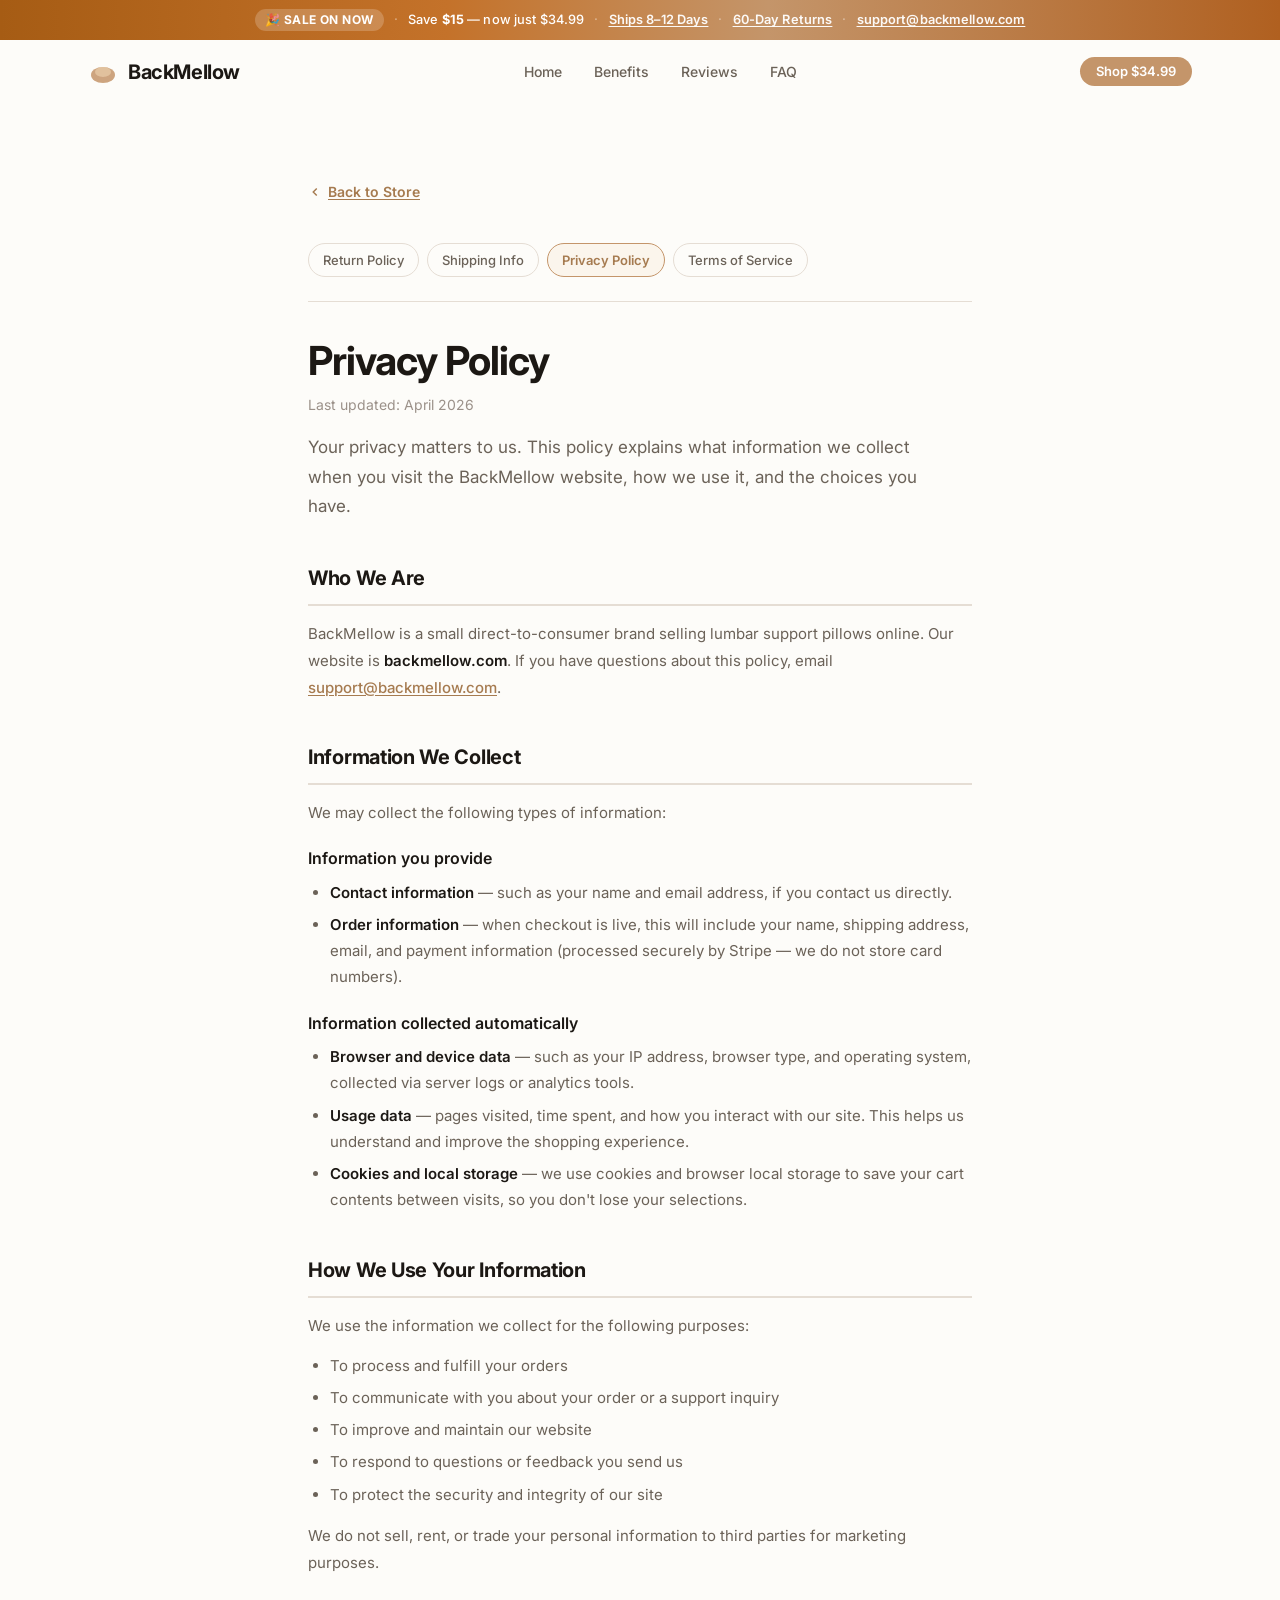
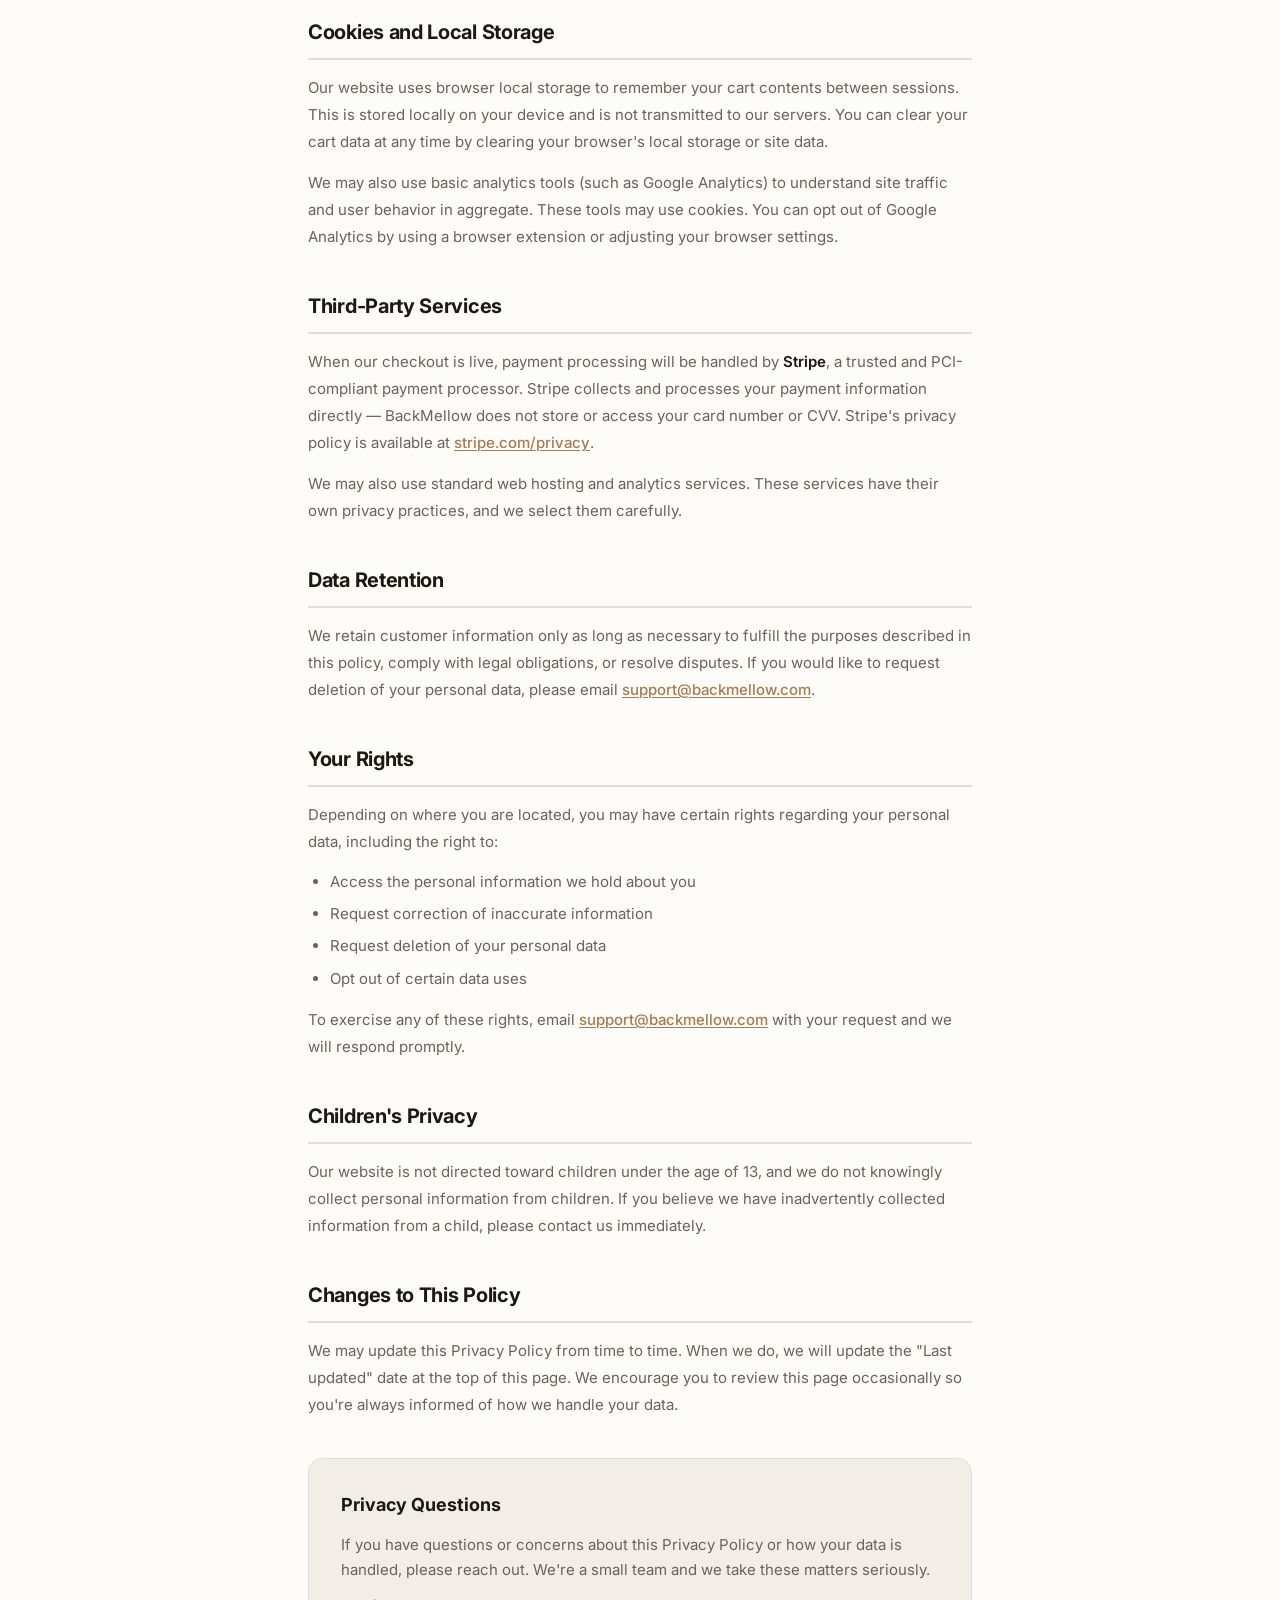
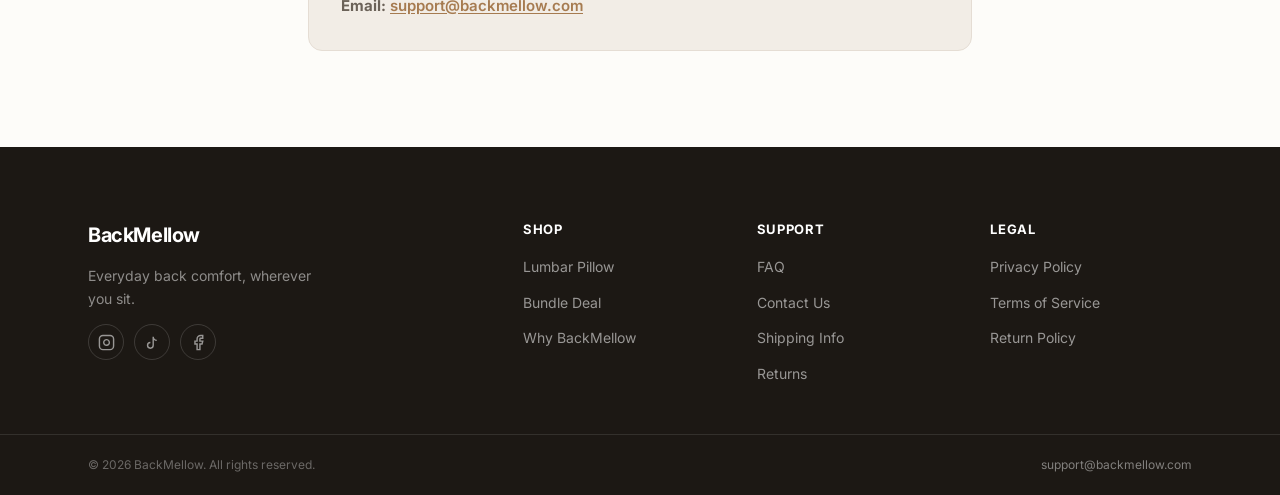
==== commit 7103d7d7: "logo integration" ====
--- a/privacy.html
+++ b/privacy.html
@@ -5,6 +5,12 @@
   <meta name="viewport" content="width=device-width, initial-scale=1.0" />
   <meta name="description" content="BackMellow Privacy Policy — how we collect, use, and protect your information." />
   <title>Privacy Policy — BackMellow</title>
+  <!-- Favicons -->
+  <link rel="apple-touch-icon" sizes="180x180" href="Favicons/apple-touch-icon.png" />
+  <link rel="icon" type="image/png" sizes="32x32" href="Favicons/favicon-32x32.png" data-favicon="32x32" />
+  <link rel="icon" type="image/png" sizes="16x16" href="Favicons/favicon-16x16.png" data-favicon="16x16" />
+  <link rel="manifest" href="Favicons/site.webmanifest" />
+  <script>!function(){var m=window.matchMedia('(prefers-color-scheme: dark)'),f=function(d){document.querySelectorAll('link[data-favicon]').forEach(function(l){var s=l.dataset.favicon;l.href=(d?'Favicons_DarkMode':'Favicons')+'/favicon-'+s+'.png';});};f(m.matches);if(m.addEventListener)m.addEventListener('change',function(e){f(e.matches);});}();</script>
   <link rel="preconnect" href="https://fonts.googleapis.com" />
   <link rel="preconnect" href="https://fonts.gstatic.com" crossorigin />
   <link href="https://fonts.googleapis.com/css2?family=Inter:wght@300;400;500;600;700&display=swap" rel="stylesheet" />
--- a/css/styles.css
+++ b/css/styles.css
@@ -134,10 +134,31 @@
 }
 
 /* Logo */
-.logo { display: flex; align-items: center; gap: 8px; text-decoration: none; flex-shrink: 0; }
-.logo-mark { display: flex; align-items: center; }
+.logo { display: flex; align-items: center; gap: 10px; text-decoration: none; flex-shrink: 0; }
+.logo-mark { display: flex; align-items: center; flex-shrink: 0; }
 .logo-text { font-size: 1.25rem; font-weight: 700; color: var(--text-primary); letter-spacing: -.02em; }
 .logo:hover { text-decoration: none; }
+
+/* Logo image assets */
+.logo-icon-img {
+  height: 38px;
+  width: auto;
+  object-fit: contain;
+  display: block;
+  flex-shrink: 0;
+}
+.logo-text-img {
+  height: auto;
+  max-height: 46px;
+  width: auto;
+  max-width: 200px;
+  object-fit: contain;
+  display: block;
+}
+@media (max-width: 480px) {
+  .logo-text-img { max-height: 38px; max-width: 155px; }
+  .logo-icon-img { height: 32px; }
+}
 
 /* Desktop nav */
 .main-nav { flex: 1; display: none; }
@@ -890,12 +911,17 @@
 
 .footer-brand { display: flex; flex-direction: column; gap: 14px; }
 .footer-logo {
+  display: inline-flex; align-items: center; gap: 9px;
   font-size: 1.25rem; font-weight: 700; color: var(--white);
   letter-spacing: -.02em; text-decoration: none;
 }
 .footer-logo:hover { text-decoration: none; }
+.footer-logo-icon {
+  height: 30px; width: auto; object-fit: contain; display: block; flex-shrink: 0;
+  filter: brightness(0) invert(1); opacity: .88;
+}
 .footer-tagline { font-size: .875rem; color: rgba(255,255,255,.5); line-height: 1.6; max-width: 240px; }
-.footer-socials { display: flex; gap: 10px; }
+.footer-socials { display: flex; gap: 10px; align-items: center; }
 .social-icon {
   width: 36px; height: 36px; border-radius: var(--r-full);
   border: 1px solid rgba(255,255,255,.15);
@@ -904,6 +930,9 @@
   transition: background var(--t), color var(--t), border-color var(--t);
 }
 .social-icon:hover { background: rgba(255,255,255,.1); color: var(--white); border-color: rgba(255,255,255,.3); text-decoration: none; }
+.social-icon-tiktok { color: rgba(255,255,255,.8); background: rgba(255,255,255,.06); border-color: rgba(255,255,255,.22); }
+.social-icon-tiktok:hover { background: rgba(255,255,255,.18); color: var(--white); border-color: rgba(255,255,255,.4); }
+.social-icon-soon { opacity: .3; cursor: default; pointer-events: none; }
 
 .footer-col { display: flex; flex-direction: column; gap: 14px; }
 .footer-col-title {
@@ -1084,3 +1113,333 @@
   text-underline-offset: 2px;
 }
 .cart-policy-note a:hover { opacity: .8; text-decoration: underline; }
+
+/* =============================================================================
+   HERO — ORGANIC WARM BACKGROUND & PRICING ENHANCEMENTS
+   ============================================================================= */
+.hero-section {
+  background:
+    radial-gradient(ellipse at 78% 28%, rgba(232,203,168,.28) 0%, transparent 52%),
+    radial-gradient(ellipse at 12% 75%, rgba(196,149,106,.10) 0%, transparent 48%),
+    var(--bg);
+}
+
+/* Hero badge — bigger, bolder stars on both sides */
+.hero-badge-sale {
+  background: linear-gradient(135deg, #E8A040 0%, #B8601A 100%);
+  color: var(--white); border-color: transparent;
+  font-size: .9375rem; font-weight: 700; padding: 10px 22px;
+  letter-spacing: .02em; gap: 10px;
+  box-shadow: 0 4px 18px rgba(184,96,26,.30);
+  animation: saleGlow 2.6s ease-in-out infinite;
+}
+
+/* Revised hero pricing layout */
+.hero-price-block {
+  display: flex; align-items: flex-end; gap: 18px;
+}
+.hero-price-main-wrap { display: flex; flex-direction: column; gap: 1px; }
+.hero-price-was-wrap  { display: flex; flex-direction: column; gap: 1px; padding-bottom: 6px; }
+
+/* Price now — bigger + marker highlight */
+.price-now {
+  font-size: 2.5rem; font-weight: 800;
+  color: var(--text-primary); letter-spacing: -.03em; line-height: 1;
+}
+.price-now-highlight {
+  position: relative; display: inline-block;
+}
+.price-now-highlight::after {
+  content: '';
+  position: absolute;
+  inset: 2px -5px -4px -5px;
+  background: linear-gradient(105deg, rgba(255,218,70,.0) 0%, rgba(255,218,70,.40) 25%, rgba(255,224,100,.38) 75%, rgba(255,218,70,.0) 100%);
+  border-radius: 6px;
+  z-index: -1;
+  transform: rotate(-1.2deg) skewX(-3deg);
+  pointer-events: none;
+}
+
+/* Save callout pill — replaces the plain badge */
+.hero-save-callout {
+  display: inline-flex; align-items: center; gap: 6px;
+  padding: 8px 16px;
+  background: linear-gradient(135deg, #d0f0d0 0%, #b8e8b8 100%);
+  color: #2E7A2E; font-size: .9375rem; font-weight: 700;
+  border-radius: var(--r-full);
+  border: 1.5px solid rgba(46,122,46,.2);
+  box-shadow: 0 2px 10px rgba(46,122,46,.12);
+  animation: savePop 3s ease-in-out infinite;
+  align-self: flex-end; margin-bottom: 2px;
+}
+.hero-save-callout svg { fill: #2E7A2E; }
+.hero-save-callout strong { font-size: 1.0625rem; }
+
+/* Remove old price-save-badge since we use hero-save-callout now */
+.hero-pricing {
+  align-items: flex-end; gap: 16px; flex-wrap: wrap;
+}
+
+/* =============================================================================
+   DESCRIPTION MEDIA SECTION
+   ============================================================================= */
+.desc-media-section {
+  background:
+    radial-gradient(ellipse at 90% 15%, rgba(196,149,106,.08) 0%, transparent 45%),
+    var(--bg);
+  overflow: hidden;
+}
+
+/* Shared row structure */
+.desc-row {
+  display: grid;
+  grid-template-columns: 1fr 1fr;
+  gap: clamp(32px, 6vw, 72px);
+  align-items: center;
+  margin-bottom: clamp(56px, 8vw, 96px);
+}
+.desc-row:last-child { margin-bottom: 0; }
+
+/* Reversed row — image on right (order swap) */
+.desc-row-reverse .desc-media-img { order: 2; }
+.desc-row-reverse .desc-media-text { order: 1; }
+
+@media (max-width: 768px) {
+  .desc-row { grid-template-columns: 1fr; gap: 28px; }
+  .desc-row-reverse .desc-media-img { order: unset; }
+  .desc-row-reverse .desc-media-text { order: unset; }
+}
+
+/* Image container */
+.desc-media-img {
+  border-radius: var(--r-lg);
+  overflow: hidden;
+  aspect-ratio: 4 / 3;
+  background: var(--bg-alt);
+  box-shadow: var(--shadow-md);
+}
+.desc-media-img img {
+  width: 100%; height: 100%;
+  object-fit: cover; display: block;
+  transition: transform .55s ease;
+}
+.desc-media-img:hover img { transform: scale(1.04); }
+
+/* Text block */
+.desc-media-text {
+  display: flex; flex-direction: column; gap: 18px;
+}
+
+.desc-eyebrow {
+  font-size: .75rem; font-weight: 700; letter-spacing: .1em;
+  text-transform: uppercase; color: var(--accent);
+}
+
+.desc-media-text h3 {
+  font-size: clamp(1.5rem, 3.5vw, 2rem);
+  font-weight: 700; letter-spacing: -.025em;
+  line-height: 1.2; color: var(--text-primary);
+}
+
+.desc-media-text p {
+  font-size: 1.0625rem; color: var(--text-secondary);
+  line-height: 1.8; max-width: 480px;
+}
+
+/* Feature pills */
+.desc-feature-pills {
+  display: flex; flex-wrap: wrap; gap: 8px;
+}
+.desc-feature-pill {
+  display: inline-flex; align-items: center; gap: 6px;
+  padding: 7px 14px;
+  background: var(--accent-subtle); border: 1px solid var(--accent-light);
+  border-radius: var(--r-full); font-size: .8125rem; font-weight: 600;
+  color: var(--accent-dark); line-height: 1;
+}
+.desc-feature-pill svg { flex-shrink: 0; color: var(--accent); }
+
+/* Full card (row 3) */
+.desc-full-card {
+  display: grid;
+  grid-template-columns: 1fr 1fr;
+  gap: clamp(32px, 6vw, 72px);
+  align-items: center;
+  background: var(--bg-alt);
+  border: 1px solid var(--border);
+  border-radius: var(--r-xl);
+  padding: clamp(32px, 5vw, 60px);
+  position: relative;
+  overflow: hidden;
+}
+.desc-full-card::before {
+  content: '';
+  position: absolute;
+  width: 400px; height: 400px;
+  background: radial-gradient(ellipse, rgba(196,149,106,.12) 0%, transparent 65%);
+  border-radius: 50%;
+  top: -150px; right: -100px;
+  pointer-events: none;
+}
+
+@media (max-width: 768px) {
+  .desc-full-card { grid-template-columns: 1fr; padding: 28px 24px; }
+}
+
+.desc-full-img {
+  border-radius: var(--r-lg); overflow: hidden;
+  aspect-ratio: 4 / 3; background: var(--bg-muted);
+  box-shadow: var(--shadow-lg);
+}
+.desc-full-img img {
+  width: 100%; height: 100%;
+  object-fit: cover; display: block;
+  transition: transform .55s ease;
+}
+.desc-full-img:hover img { transform: scale(1.03); }
+
+.desc-full-text {
+  display: flex; flex-direction: column; gap: 20px;
+}
+.desc-full-text h3 {
+  font-size: clamp(1.5rem, 3.5vw, 2rem);
+  font-weight: 700; letter-spacing: -.025em;
+  line-height: 1.2; color: var(--text-primary);
+}
+.desc-full-text p {
+  font-size: 1.0625rem; color: var(--text-secondary); line-height: 1.8;
+}
+
+/* Specs list inside full card */
+.desc-specs-list {
+  display: flex; flex-direction: column; gap: 12px;
+  list-style: none;
+}
+.desc-specs-list li {
+  display: flex; align-items: flex-start; gap: 10px;
+  font-size: .9375rem; color: var(--text-secondary); line-height: 1.5;
+}
+.desc-specs-list li svg { flex-shrink: 0; margin-top: 2px; }
+
+.desc-cta-btn { align-self: flex-start; }
+
+/* =============================================================================
+   ANNOUNCEMENT BAR — MORE ENERGETIC
+   ============================================================================= */
+.announcement-bar {
+  background: linear-gradient(90deg, #A65C14 0%, #C4722A 35%, #C4956A 60%, #B06020 100%);
+  color: var(--white);
+  font-size: .8rem; font-weight: 500;
+  padding: 9px 0; text-align: center;
+  letter-spacing: .01em; line-height: 1.5;
+}
+
+/* =============================================================================
+   BENEFITS SECTION — SUBTLE ORGANIC ACCENT
+   ============================================================================= */
+.benefits-section {
+  position: relative; overflow: hidden;
+  background:
+    radial-gradient(ellipse at 85% 20%, rgba(196,149,106,.10) 0%, transparent 50%),
+    var(--bg-alt);
+}
+
+/* =============================================================================
+   SHOP SECTION — PRICE HIGHLIGHT
+   ============================================================================= */
+.shop-price-current {
+  position: relative; display: inline-block;
+}
+.shop-price-current::after {
+  content: '';
+  position: absolute;
+  inset: 0px -5px -5px -5px;
+  background: linear-gradient(105deg, rgba(255,218,70,.0) 0%, rgba(255,218,70,.35) 30%, rgba(255,218,70,.3) 70%, rgba(255,218,70,.0) 100%);
+  border-radius: 6px; z-index: -1;
+  transform: rotate(-1deg) skewX(-3deg); pointer-events: none;
+}
+
+/* =============================================================================
+   SALE SECTION ORGANIC ACCENT (use-cases)
+   ============================================================================= */
+.use-cases-section {
+  position: relative; overflow: hidden;
+}
+.use-cases-section::after {
+  content: '';
+  position: absolute;
+  width: 500px; height: 500px;
+  background: radial-gradient(ellipse, rgba(196,149,106,.07) 0%, transparent 65%);
+  border-radius: 50%;
+  bottom: -200px; left: -150px;
+  pointer-events: none;
+}
+
+/* =============================================================================
+   SOCIAL SECTION (before footer)
+   ============================================================================= */
+.social-section {
+  background: var(--bg-alt);
+  border-top: 1px solid var(--border);
+  border-bottom: 1px solid var(--border);
+  padding: clamp(40px, 6vw, 64px) 0;
+}
+.social-section-inner {
+  display: flex; align-items: center; justify-content: space-between;
+  gap: 32px; flex-wrap: wrap;
+}
+.social-section-copy { flex: 1; min-width: 220px; }
+.social-section-title {
+  font-size: clamp(1.375rem, 3vw, 1.875rem); font-weight: 700;
+  letter-spacing: -.025em; color: var(--text-primary); margin-bottom: 8px;
+}
+.social-section-sub {
+  font-size: .9375rem; color: var(--text-secondary); line-height: 1.65; max-width: 400px;
+}
+.social-buttons-row {
+  display: flex; align-items: center; gap: 12px; flex-wrap: wrap;
+}
+
+/* Base social button */
+.btn-social {
+  display: inline-flex; align-items: center; gap: 9px;
+  padding: 13px 24px; border-radius: var(--r-full);
+  font-size: .9375rem; font-weight: 600; line-height: 1;
+  text-decoration: none; white-space: nowrap; cursor: pointer;
+  transition: background var(--t), transform var(--t-fast), box-shadow var(--t), border-color var(--t);
+  border: 2px solid transparent;
+}
+.btn-social:hover { text-decoration: none; }
+.btn-social:active { transform: scale(.98); }
+
+/* TikTok CTA button */
+.btn-tiktok {
+  background: #000; color: #fff; border-color: #000;
+  box-shadow: 0 2px 14px rgba(0,0,0,.18);
+}
+.btn-tiktok:hover {
+  background: #1a1a1a; border-color: #1a1a1a; color: #fff;
+  box-shadow: 0 4px 22px rgba(0,0,0,.28);
+  transform: translateY(-1px);
+}
+
+/* Coming-Soon social buttons */
+.btn-social-soon {
+  background: transparent; color: var(--text-muted);
+  border-color: var(--border); opacity: .65; cursor: not-allowed;
+}
+.btn-social-soon svg { opacity: .7; }
+
+.social-soon-badge {
+  display: inline-flex; align-items: center;
+  padding: 2px 9px; background: var(--bg-muted); color: var(--text-muted);
+  font-size: .65rem; font-weight: 700; letter-spacing: .06em;
+  text-transform: uppercase; border-radius: var(--r-full);
+  border: 1px solid var(--border-dark); line-height: 1.6;
+}
+
+@media (max-width: 640px) {
+  .social-section-inner { flex-direction: column; align-items: flex-start; }
+  .social-buttons-row { width: 100%; }
+  .btn-social { flex: 1; justify-content: center; min-width: 0; }
+}
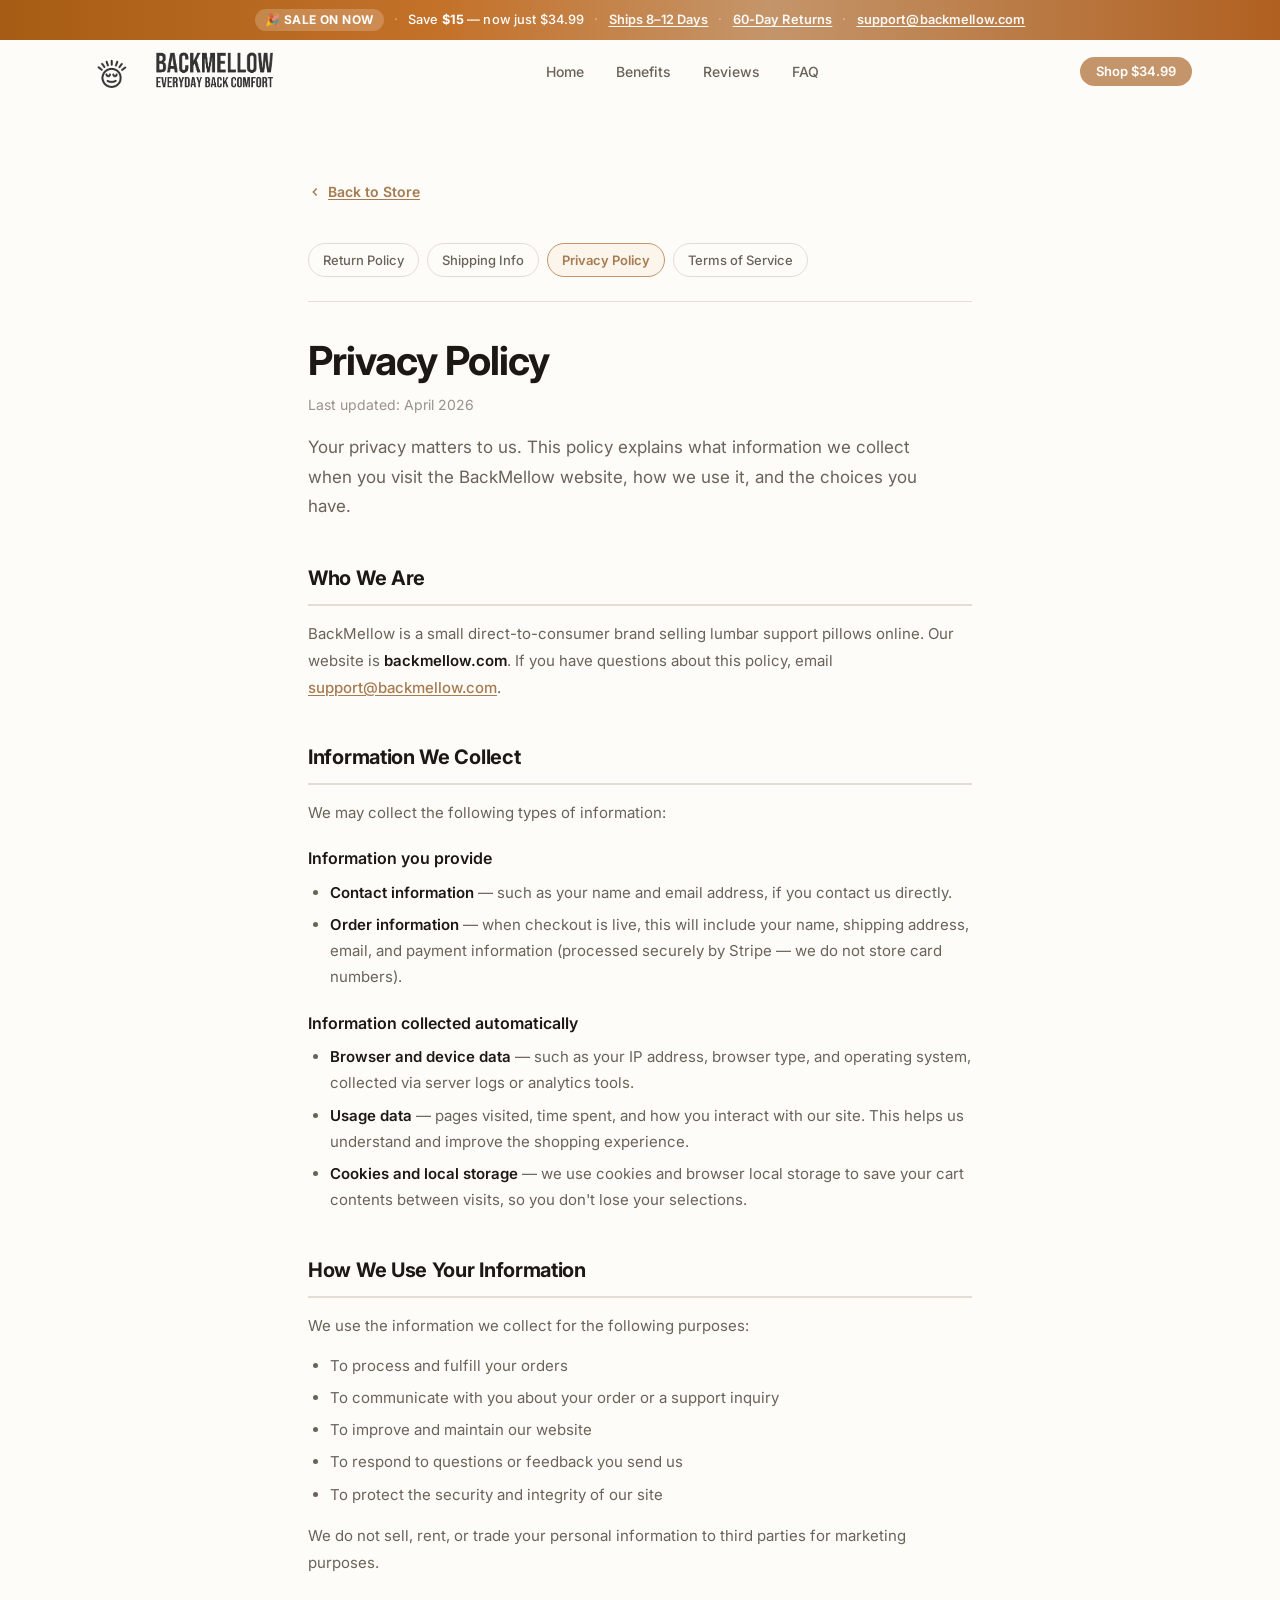
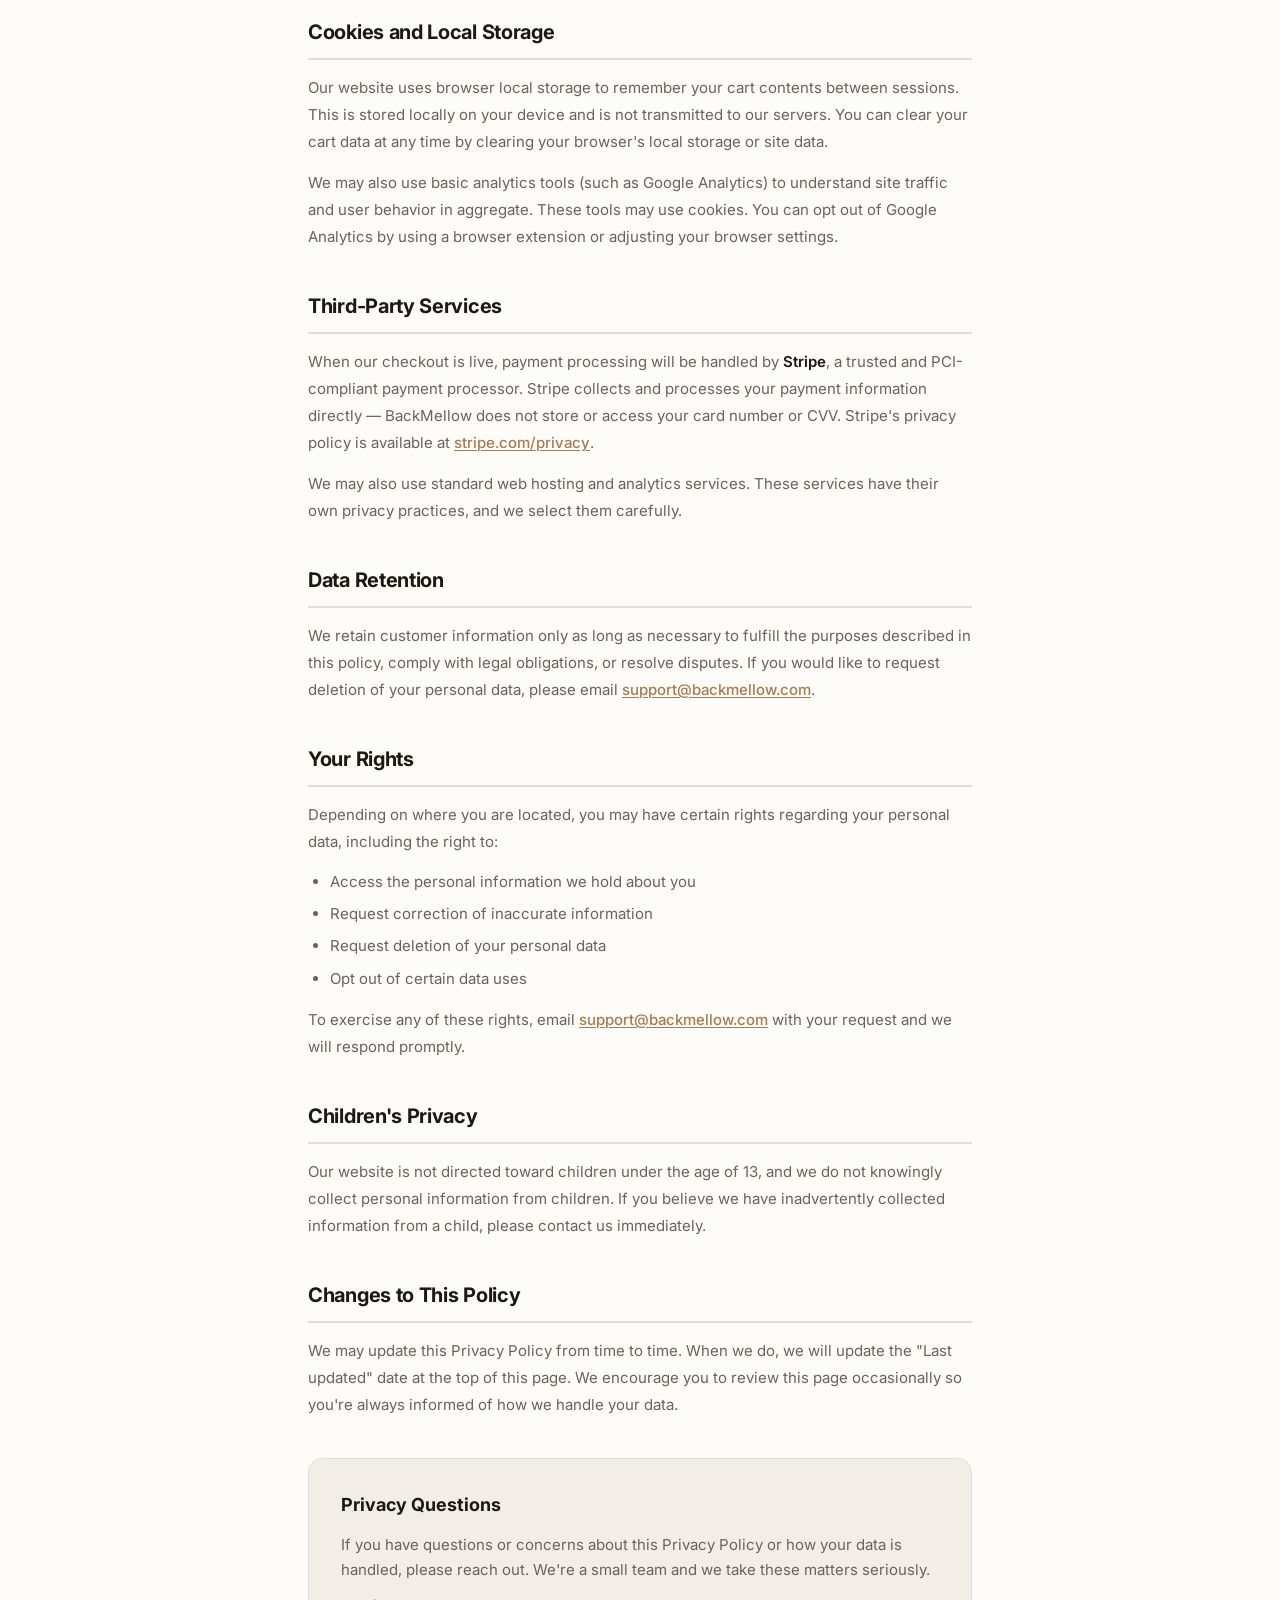
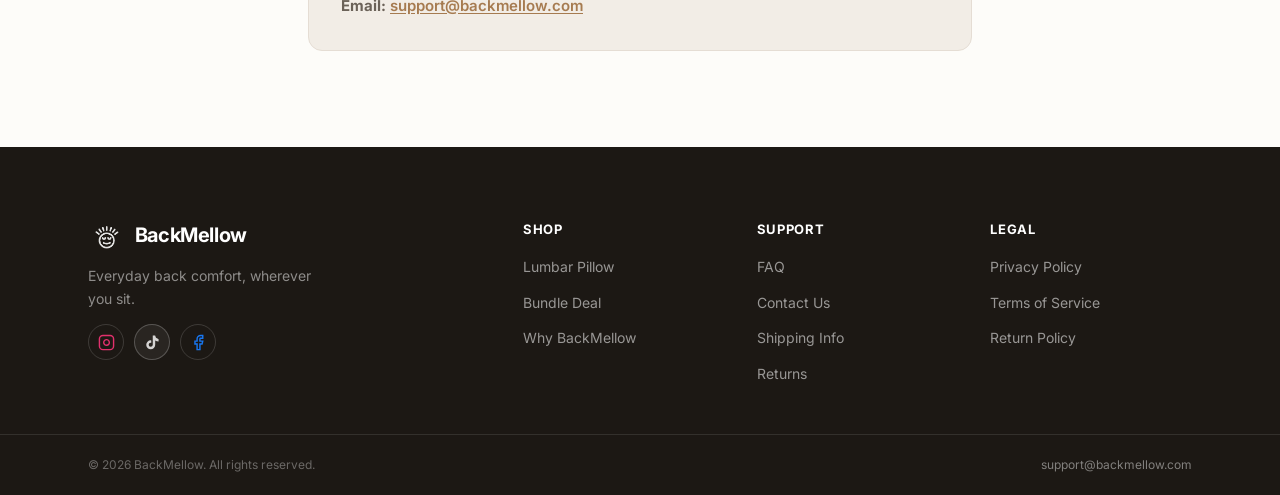
==== commit 8bc78681: "fix links" ====
--- a/privacy.html
+++ b/privacy.html
@@ -6,11 +6,11 @@
   <meta name="description" content="BackMellow Privacy Policy — how we collect, use, and protect your information." />
   <title>Privacy Policy — BackMellow</title>
   <!-- Favicons -->
-  <link rel="apple-touch-icon" sizes="180x180" href="Favicons/apple-touch-icon.png" />
-  <link rel="icon" type="image/png" sizes="32x32" href="Favicons/favicon-32x32.png" data-favicon="32x32" />
-  <link rel="icon" type="image/png" sizes="16x16" href="Favicons/favicon-16x16.png" data-favicon="16x16" />
-  <link rel="manifest" href="Favicons/site.webmanifest" />
-  <script>!function(){var m=window.matchMedia('(prefers-color-scheme: dark)'),f=function(d){document.querySelectorAll('link[data-favicon]').forEach(function(l){var s=l.dataset.favicon;l.href=(d?'Favicons_DarkMode':'Favicons')+'/favicon-'+s+'.png';});};f(m.matches);if(m.addEventListener)m.addEventListener('change',function(e){f(e.matches);});}();</script>
+  <link rel="icon" type="image/png" sizes="96x96" href="favicon-package/favicon-96x96.png" />
+  <link rel="icon" href="favicon-package/favicon.svg" type="image/svg+xml" sizes="any" />
+  <link rel="icon" href="favicon-package/favicon.ico" />
+  <meta name="theme-color" content="#ffffff" media="(prefers-color-scheme: light)" />
+  <meta name="theme-color" content="#0f172a" media="(prefers-color-scheme: dark)" />
   <link rel="preconnect" href="https://fonts.googleapis.com" />
   <link rel="preconnect" href="https://fonts.gstatic.com" crossorigin />
   <link href="https://fonts.googleapis.com/css2?family=Inter:wght@300;400;500;600;700&display=swap" rel="stylesheet" />
@@ -44,12 +44,9 @@
 
       <a href="index.html" class="logo" aria-label="BackMellow — Home">
         <span class="logo-mark" aria-hidden="true">
-          <svg width="30" height="30" viewBox="0 0 30 30" fill="none">
-            <ellipse cx="15" cy="18" rx="12" ry="8" fill="#C4956A" opacity="0.85"/>
-            <ellipse cx="15" cy="15" rx="8" ry="5" fill="#E8CBA8" opacity="0.75"/>
-          </svg>
+          <img src="Logo.png" alt="" class="logo-icon-img" />
         </span>
-        <span class="logo-text">BackMellow</span>
+        <img src="Logo_Text.png" alt="BackMellow" class="logo-text-img" />
       </a>
 
       <nav class="main-nav" aria-label="Main navigation">
@@ -198,22 +195,34 @@
     <div class="container footer-inner">
 
       <div class="footer-brand">
-        <a href="index.html" class="footer-logo">BackMellow</a>
+        <a href="index.html" class="footer-logo" aria-label="BackMellow — Home">
+          <img src="Logo.png" alt="" class="footer-logo-icon" aria-hidden="true" />
+          BackMellow
+        </a>
         <p class="footer-tagline">Everyday back comfort, wherever you sit.</p>
         <div class="footer-socials" aria-label="Social media links">
-          <a href="#" class="social-icon" aria-label="BackMellow on Instagram" rel="noopener noreferrer">
+          <a href="https://www.instagram.com/backmellowofficial/"
+             class="social-icon social-icon-instagram"
+             aria-label="Follow BackMellow on Instagram"
+             target="_blank" rel="noopener noreferrer">
             <svg width="17" height="17" viewBox="0 0 24 24" fill="none" stroke="currentColor" stroke-width="2" aria-hidden="true">
               <rect x="2" y="2" width="20" height="20" rx="5" ry="5"/>
               <path d="M16 11.37A4 4 0 1 1 12.63 8 4 4 0 0 1 16 11.37z"/>
               <line x1="17.5" y1="6.5" x2="17.51" y2="6.5"/>
             </svg>
           </a>
-          <a href="#" class="social-icon" aria-label="BackMellow on TikTok" rel="noopener noreferrer">
-            <svg width="17" height="17" viewBox="0 0 24 24" fill="none" stroke="currentColor" stroke-width="2" aria-hidden="true">
-              <path d="M9 12a4 4 0 1 0 4 4V4a5 5 0 0 0 5 5"/>
+          <a href="https://www.tiktok.com/@backmellow8?is_from_webapp=1&amp;sender_device=pc"
+             class="social-icon social-icon-tiktok"
+             aria-label="Follow BackMellow on TikTok"
+             target="_blank" rel="noopener noreferrer">
+            <svg width="17" height="17" viewBox="0 0 24 24" fill="currentColor" aria-hidden="true">
+              <path d="M19.59 6.69a4.83 4.83 0 0 1-3.77-4.25V2h-3.45v13.67a2.89 2.89 0 0 1-2.88 2.5 2.89 2.89 0 0 1-2.89-2.89 2.89 2.89 0 0 1 2.89-2.89c.28 0 .54.04.79.1V9.01a6.27 6.27 0 0 0-.79-.05 6.34 6.34 0 0 0-6.34 6.34 6.34 6.34 0 0 0 6.34 6.34 6.34 6.34 0 0 0 6.33-6.34V9.21a8.16 8.16 0 0 0 4.77 1.52V7.28a4.85 4.85 0 0 1-1-.59z"/>
             </svg>
           </a>
-          <a href="#" class="social-icon" aria-label="BackMellow on Facebook" rel="noopener noreferrer">
+          <a href="https://www.facebook.com/profile.php?id=61573472469023"
+             class="social-icon social-icon-facebook"
+             aria-label="Follow BackMellow on Facebook"
+             target="_blank" rel="noopener noreferrer">
             <svg width="17" height="17" viewBox="0 0 24 24" fill="none" stroke="currentColor" stroke-width="2" aria-hidden="true">
               <path d="M18 2h-3a5 5 0 0 0-5 5v3H7v4h3v8h4v-8h3l1-4h-4V7a1 1 0 0 1 1-1h3z"/>
             </svg>
--- a/css/styles.css
+++ b/css/styles.css
@@ -1423,23 +1423,143 @@
   transform: translateY(-1px);
 }
 
-/* Coming-Soon social buttons */
-.btn-social-soon {
-  background: transparent; color: var(--text-muted);
-  border-color: var(--border); opacity: .65; cursor: not-allowed;
-}
-.btn-social-soon svg { opacity: .7; }
-
-.social-soon-badge {
-  display: inline-flex; align-items: center;
-  padding: 2px 9px; background: var(--bg-muted); color: var(--text-muted);
-  font-size: .65rem; font-weight: 700; letter-spacing: .06em;
-  text-transform: uppercase; border-radius: var(--r-full);
-  border: 1px solid var(--border-dark); line-height: 1.6;
-}
+/* Instagram CTA button */
+.btn-instagram {
+  background: #E1306C; color: #fff; border-color: #E1306C;
+  box-shadow: 0 2px 14px rgba(225,48,108,.2);
+}
+.btn-instagram:hover {
+  background: #c62a60; border-color: #c62a60; color: #fff;
+  box-shadow: 0 4px 22px rgba(225,48,108,.35);
+  transform: translateY(-1px);
+}
+
+/* Facebook CTA button */
+.btn-facebook {
+  background: #1877F2; color: #fff; border-color: #1877F2;
+  box-shadow: 0 2px 14px rgba(24,119,242,.2);
+}
+.btn-facebook:hover {
+  background: #1668d4; border-color: #1668d4; color: #fff;
+  box-shadow: 0 4px 22px rgba(24,119,242,.3);
+  transform: translateY(-1px);
+}
+
+/* Footer social icon — Instagram */
+.social-icon-instagram { color: #E1306C; }
+.social-icon-instagram:hover { color: #c62a60; }
+
+/* Footer social icon — Facebook */
+.social-icon-facebook { color: #1877F2; }
+.social-icon-facebook:hover { color: #1668d4; }
 
 @media (max-width: 640px) {
   .social-section-inner { flex-direction: column; align-items: flex-start; }
-  .social-buttons-row { width: 100%; }
-  .btn-social { flex: 1; justify-content: center; min-width: 0; }
-}
+  .social-buttons-row { width: 100%; flex-direction: column; gap: 10px; }
+  .btn-social { width: 100%; justify-content: center; }
+}
+
+/* =============================================================================
+   MOBILE UX FIXES — scroll, z-index, overlap, touch, animation
+   ============================================================================= */
+
+/* 1. CRITICAL: disable sticky shop gallery on single-column mobile layout.
+      Without this, the image sticks in the viewport while the purchase box
+      (with all its buttons) scrolls underneath it — causing full overlap. */
+@media (max-width: 899px) {
+  .shop-gallery {
+    position: static;
+  }
+}
+
+/* 2. Prevent any stray horizontal scrollbar */
+body { overflow-x: hidden; }
+
+/* 3. Slideshow swipe: let the browser handle vertical pan so horizontal
+      swipe gestures don't fight the page scroll */
+.slideshow {
+  touch-action: pan-y;
+  -webkit-user-select: none;
+  user-select: none;
+}
+
+/* 4. Slide expand / zoom button: always visible on touch devices
+      (hover state is never triggered on phones, so the button was invisible) */
+@media (hover: none) {
+  .slide-expand-btn { opacity: 1; }
+}
+
+/* 5. Kill hover-only transforms on touch screens.
+      Long-press can activate :hover in some mobile browsers, causing
+      cards to pop up and then snap back — looks broken and unstable. */
+@media (hover: none) {
+  .benefit-card:hover  { transform: none; box-shadow: none; }
+  .review-card:hover   { transform: none; box-shadow: none; }
+  .use-case-card:hover { transform: none; box-shadow: none; }
+  .desc-media-img:hover img,
+  .desc-full-img:hover img,
+  .shop-main-img-wrap:hover img { transform: none; }
+  .btn-tiktok:hover,
+  .btn-instagram:hover,
+  .btn-facebook:hover { transform: none; }
+}
+
+/* 6. Mobile menu: scrollable when content is tall, prevent scroll bleed */
+.mobile-menu {
+  max-height: calc(100dvh - var(--header-h));
+  overflow-y: auto;
+  overscroll-behavior-y: contain;
+}
+
+/* 7. Cart drawer body: contain overscroll so pulling past the top/bottom
+      of the cart list doesn't bounce the page behind it */
+.cart-drawer-body {
+  overscroll-behavior-y: contain;
+}
+
+/* 8. Lightbox: contain scroll/touch so swipes don't escape */
+.lightbox {
+  overscroll-behavior: contain;
+}
+
+/* 9. Overlay backdrops: block accidental touch-through to content below */
+.mobile-menu-overlay,
+.cart-overlay,
+.modal-backdrop {
+  touch-action: none;
+}
+
+/* 10. Tone down the reveal translateY on small screens to reduce jumpiness */
+@media (max-width: 600px) {
+  .reveal { transform: translateY(14px); }
+}
+
+/* 11. Respect the OS reduced-motion preference — skip all animations */
+@media (prefers-reduced-motion: reduce) {
+  .reveal,
+  .reveal.visible {
+    opacity: 1;
+    transform: none;
+    transition: none;
+  }
+  .hero-badge-sale,
+  .price-save-badge,
+  .shop-save-badge,
+  .hero-save-callout {
+    animation: none;
+  }
+}
+
+/* 12. Ensure description media images never escape their containers on mobile */
+@media (max-width: 768px) {
+  .desc-media-img,
+  .desc-full-img {
+    max-width: 100%;
+  }
+}
+
+/* 13. Hero CTA buttons: full-width stacking on very small screens */
+@media (max-width: 400px) {
+  .hero-ctas { flex-direction: column; }
+  .hero-ctas .btn { width: 100%; }
+}
